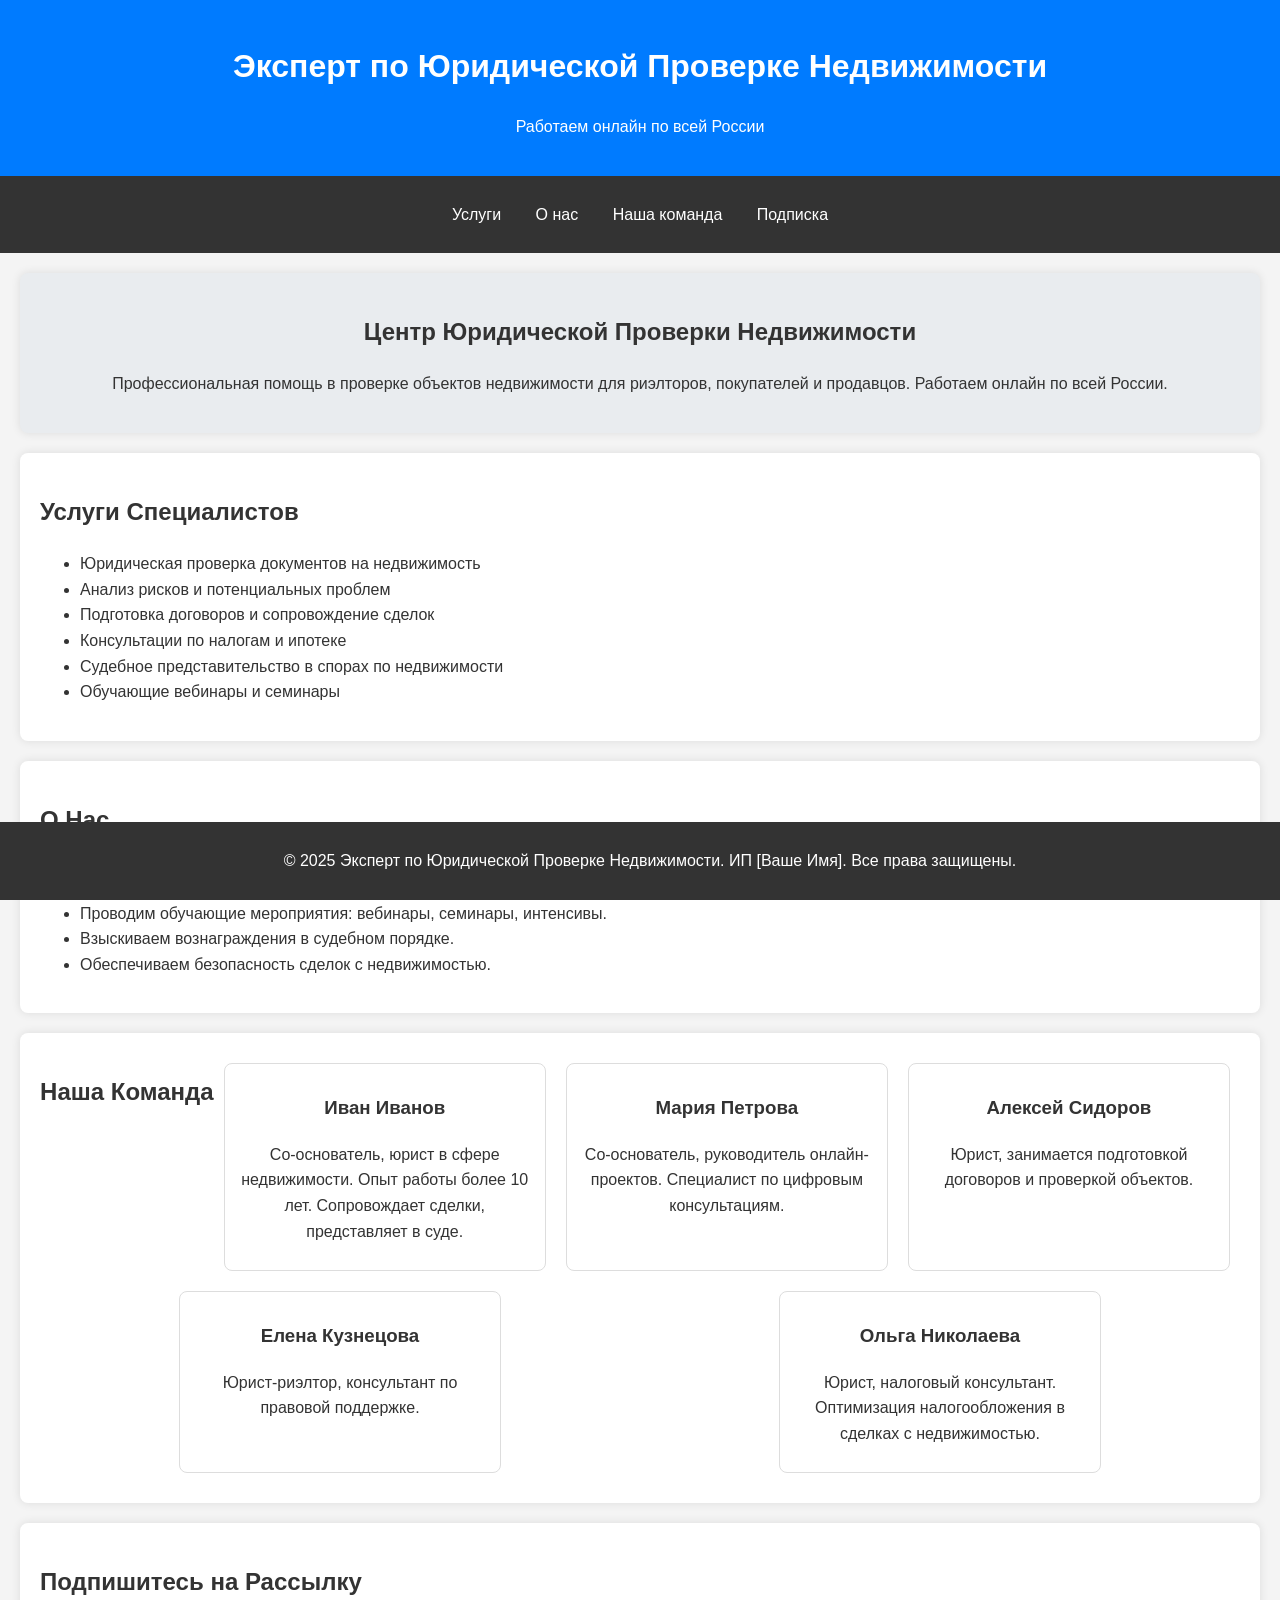
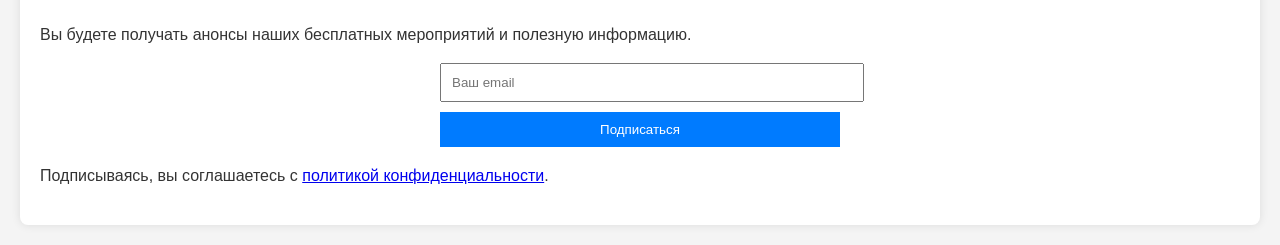
==== index.html @ aafb0fb5 "Update and rename site2.html to index.html" ====
<!DOCTYPE html>
<html lang="ru">
<head>
    <meta charset="UTF-8">
    <meta name="viewport" content="width=device-width, initial-scale=1.0">
    <title>Эксперт по Юридической Проверке Недвижимости</title>
    <style>
        body {
            font-family: Arial, sans-serif;
            margin: 0;
            padding: 0;
            line-height: 1.6;
            color: #333;
            background-color: #f4f4f4;
        }
        header {
            background-color: #007bff;
            color: white;
            padding: 20px;
            text-align: center;
        }
        nav {
            background-color: #333;
            color: white;
            padding: 10px;
            text-align: center;
        }
        nav ul {
            list-style: none;
            padding: 0;
        }
        nav ul li {
            display: inline;
            margin: 0 15px;
        }
        nav ul li a {
            color: white;
            text-decoration: none;
        }
        section {
            padding: 20px;
            margin: 20px auto;
            max-width: 1200px;
            background-color: white;
            border-radius: 8px;
            box-shadow: 0 0 10px rgba(0,0,0,0.1);
        }
        #hero {
            background-color: #e9ecef;
            text-align: center;
        }
        #team {
            display: flex;
            flex-wrap: wrap;
            justify-content: space-around;
        }
        .team-member {
            width: 300px;
            margin: 10px;
            padding: 10px;
            border: 1px solid #ddd;
            border-radius: 8px;
            text-align: center;
        }
        form {
            max-width: 400px;
            margin: 0 auto;
        }
        input[type="email"] {
            width: 100%;
            padding: 10px;
            margin-bottom: 10px;
        }
        button {
            width: 100%;
            padding: 10px;
            background-color: #007bff;
            color: white;
            border: none;
            cursor: pointer;
        }
        footer {
            background-color: #333;
            color: white;
            text-align: center;
            padding: 10px;
            position: fixed;
            width: 100%;
            bottom: 0;
        }
    </style>
</head>
<body>

    <header>
        <h1>Эксперт по Юридической Проверке Недвижимости</h1>
        <p>Работаем онлайн по всей России</p>
    </header>

    <nav>
        <ul>
            <li><a href="#services">Услуги</a></li>
            <li><a href="#about">О нас</a></li>
            <li><a href="#team">Наша команда</a></li>
            <li><a href="#subscribe">Подписка</a></li>
        </ul>
    </nav>

    <section id="hero">
        <h2>Центр Юридической Проверки Недвижимости</h2>
        <p>Профессиональная помощь в проверке объектов недвижимости для риэлторов, покупателей и продавцов. Работаем онлайн по всей России.</p>
    </section>

    <section id="services">
        <h2>Услуги Специалистов</h2>
        <ul>
            <li>Юридическая проверка документов на недвижимость</li>
            <li>Анализ рисков и потенциальных проблем</li>
            <li>Подготовка договоров и сопровождение сделок</li>
            <li>Консультации по налогам и ипотеке</li>
            <li>Судебное представительство в спорах по недвижимости</li>
            <li>Обучающие вебинары и семинары</li>
        </ul>
    </section>

    <section id="about">
        <h2>О Нас</h2>
        <p>Мы - команда экспертов в сфере юридической проверки недвижимости. Работаем онлайн по всей России.</p>
        <ul>
            <li>Проводим обучающие мероприятия: вебинары, семинары, интенсивы.</li>
            <li>Взыскиваем вознаграждения в судебном порядке.</li>
            <li>Обеспечиваем безопасность сделок с недвижимостью.</li>
        </ul>
    </section>

    <section id="team">
        <h2>Наша Команда</h2>
        <div class="team-member">
            <h3>Иван Иванов</h3>
            <p>Со-основатель, юрист в сфере недвижимости. Опыт работы более 10 лет. Сопровождает сделки, представляет в суде.</p>
        </div>
        <div class="team-member">
            <h3>Мария Петрова</h3>
            <p>Со-основатель, руководитель онлайн-проектов. Специалист по цифровым консультациям.</p>
        </div>
        <div class="team-member">
            <h3>Алексей Сидоров</h3>
            <p>Юрист, занимается подготовкой договоров и проверкой объектов.</p>
        </div>
        <div class="team-member">
            <h3>Елена Кузнецова</h3>
            <p>Юрист-риэлтор, консультант по правовой поддержке.</p>
        </div>
        <div class="team-member">
            <h3>Ольга Николаева</h3>
            <p>Юрист, налоговый консультант. Оптимизация налогообложения в сделках с недвижимостью.</p>
        </div>
    </section>

    <section id="subscribe">
        <h2>Подпишитесь на Рассылку</h2>
        <p>Вы будете получать анонсы наших бесплатных мероприятий и полезную информацию.</p>
        <form action="#" method="post">
            <input type="email" name="email" placeholder="Ваш email" required>
            <button type="submit">Подписаться</button>
        </form>
        <p>Подписываясь, вы соглашаетесь с <a href="#">политикой конфиденциальности</a>.</p>
    </section>

    <footer>
        <p>© 2025 Эксперт по Юридической Проверке Недвижимости. ИП [Ваше Имя]. Все права защищены.</p>
    </footer>

</body>

</html>
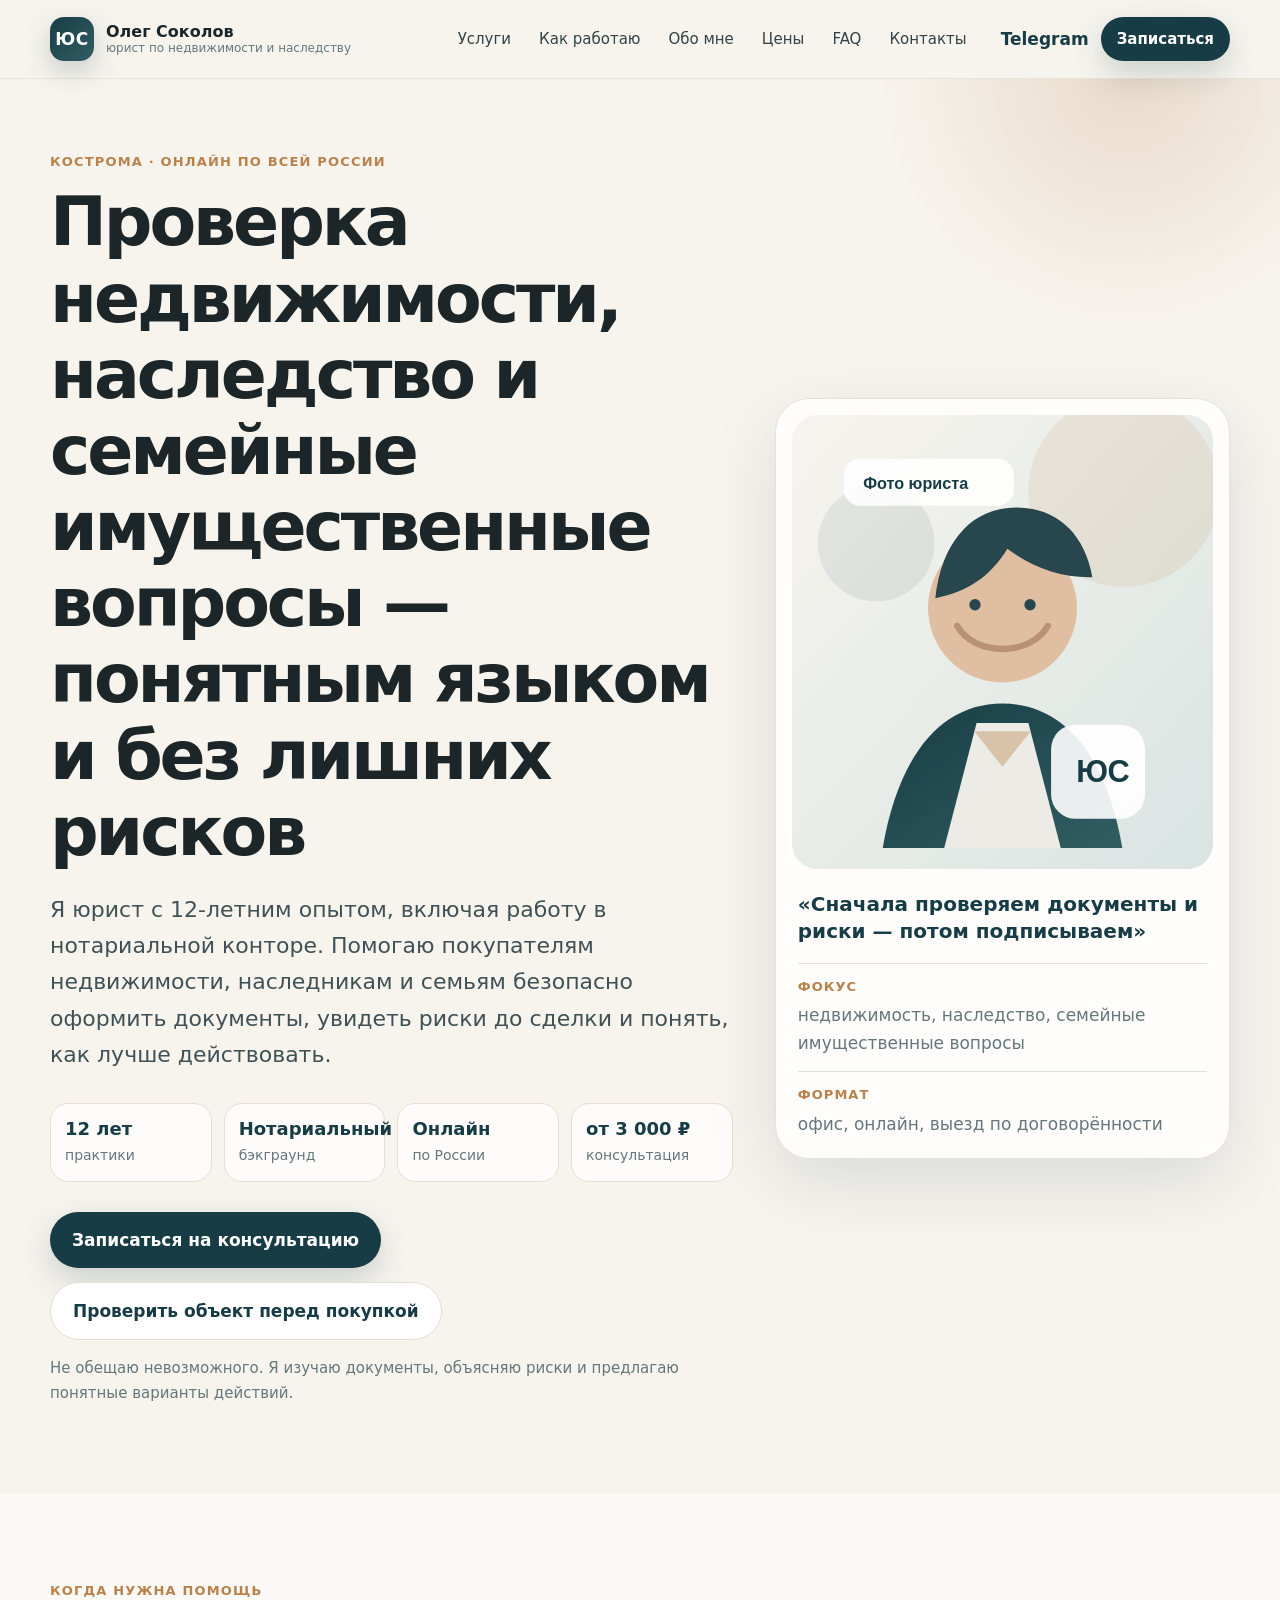
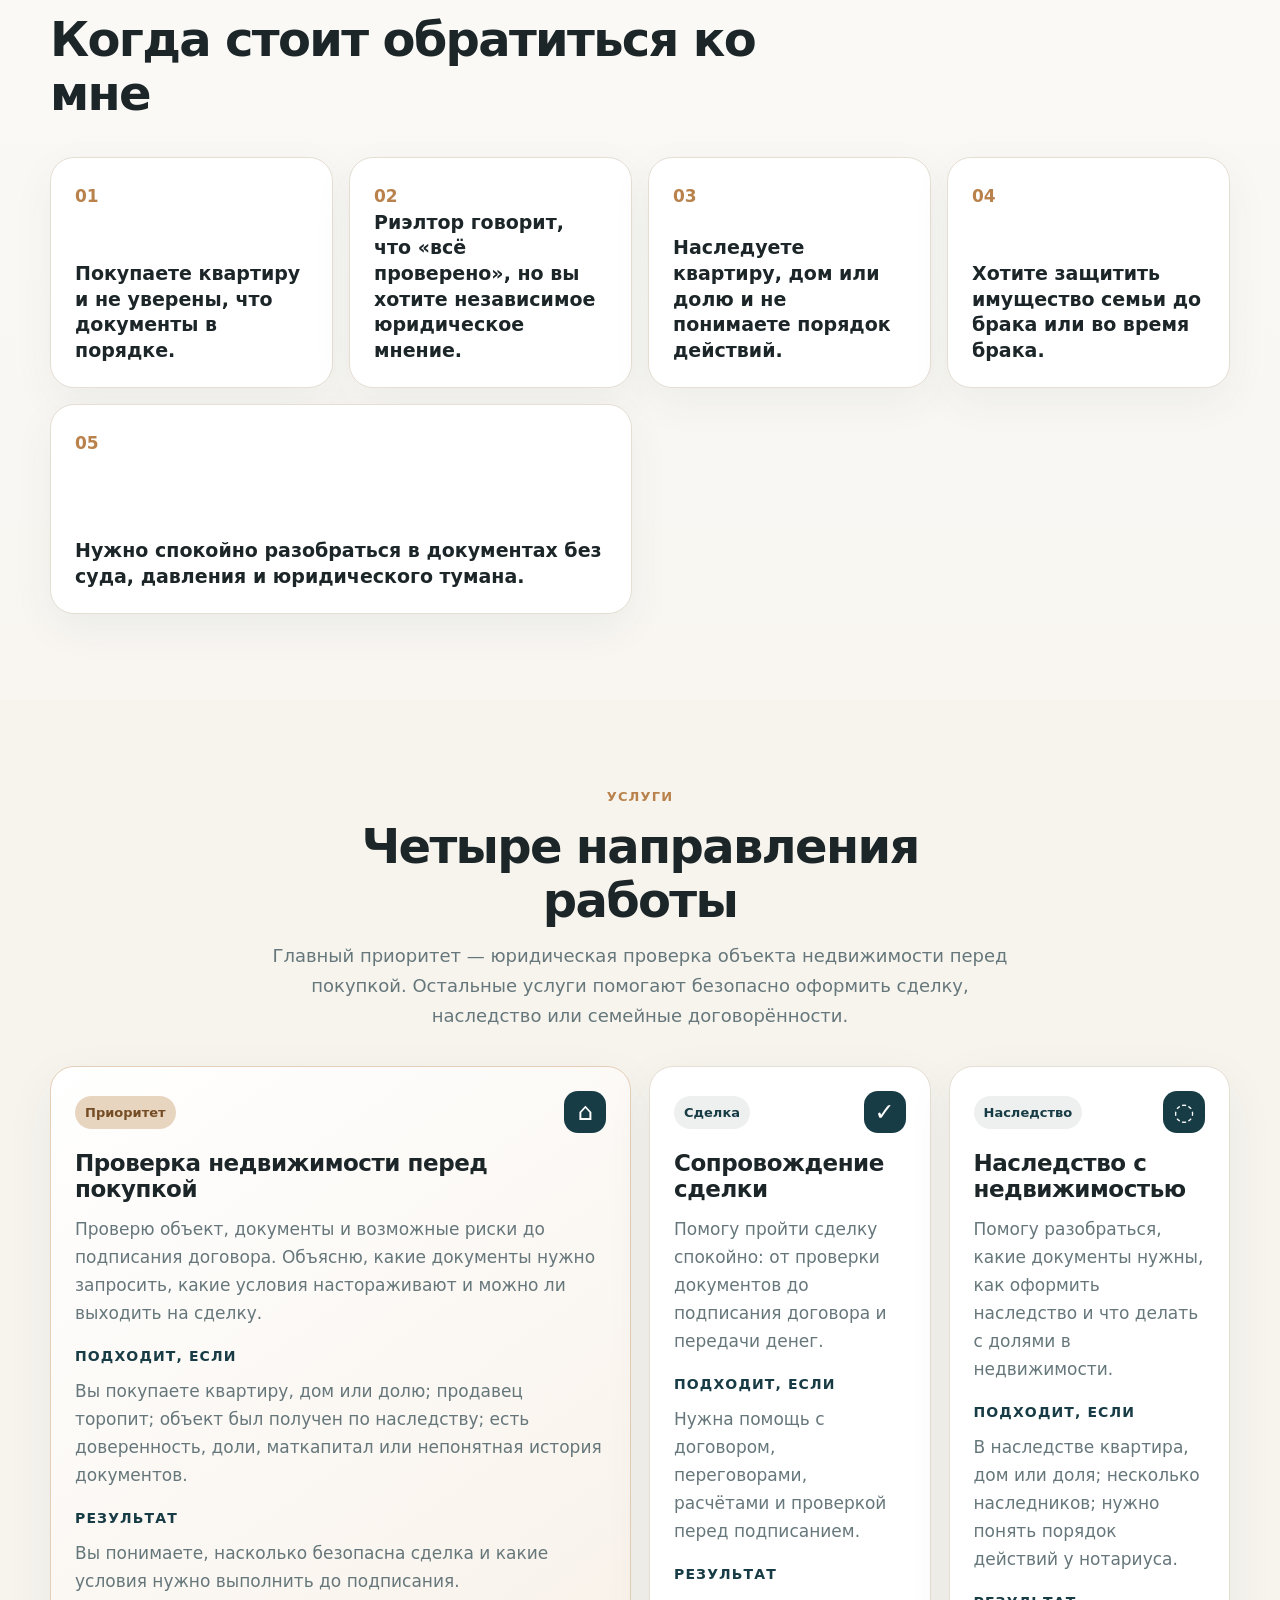
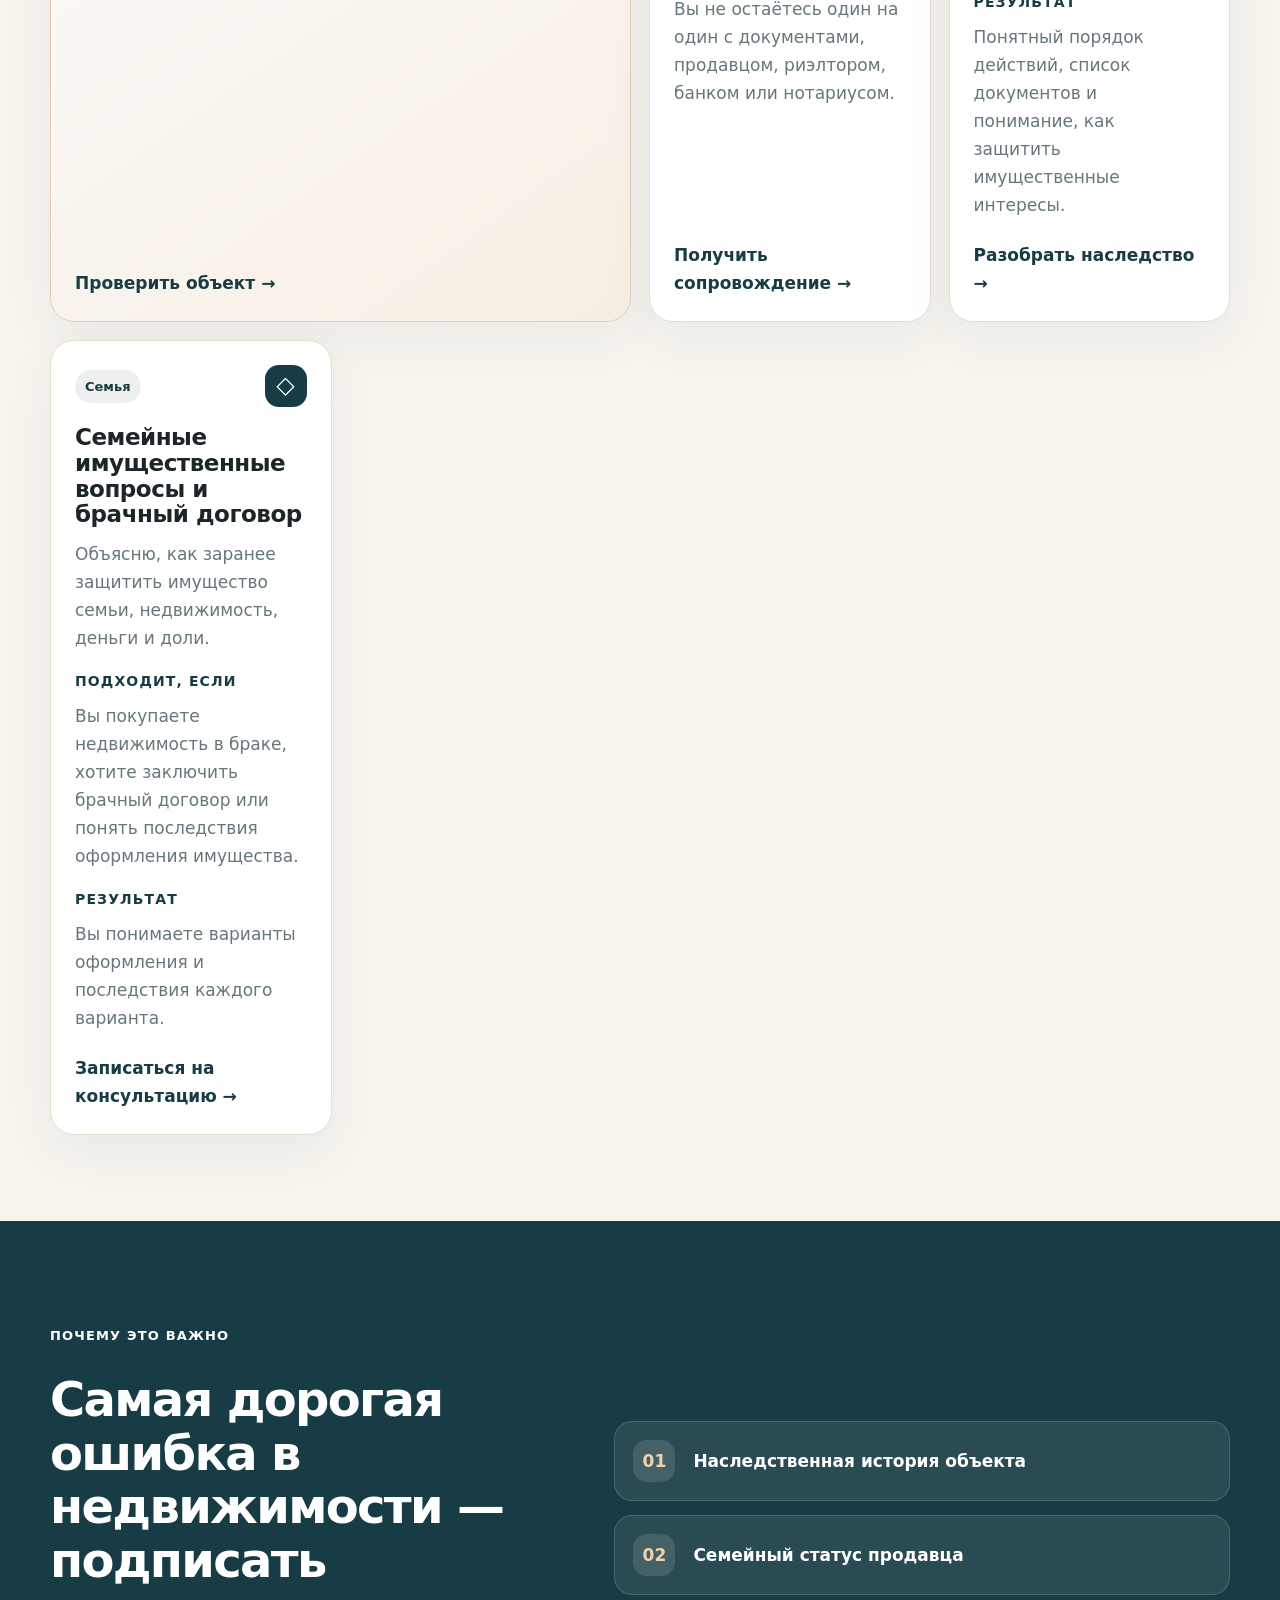
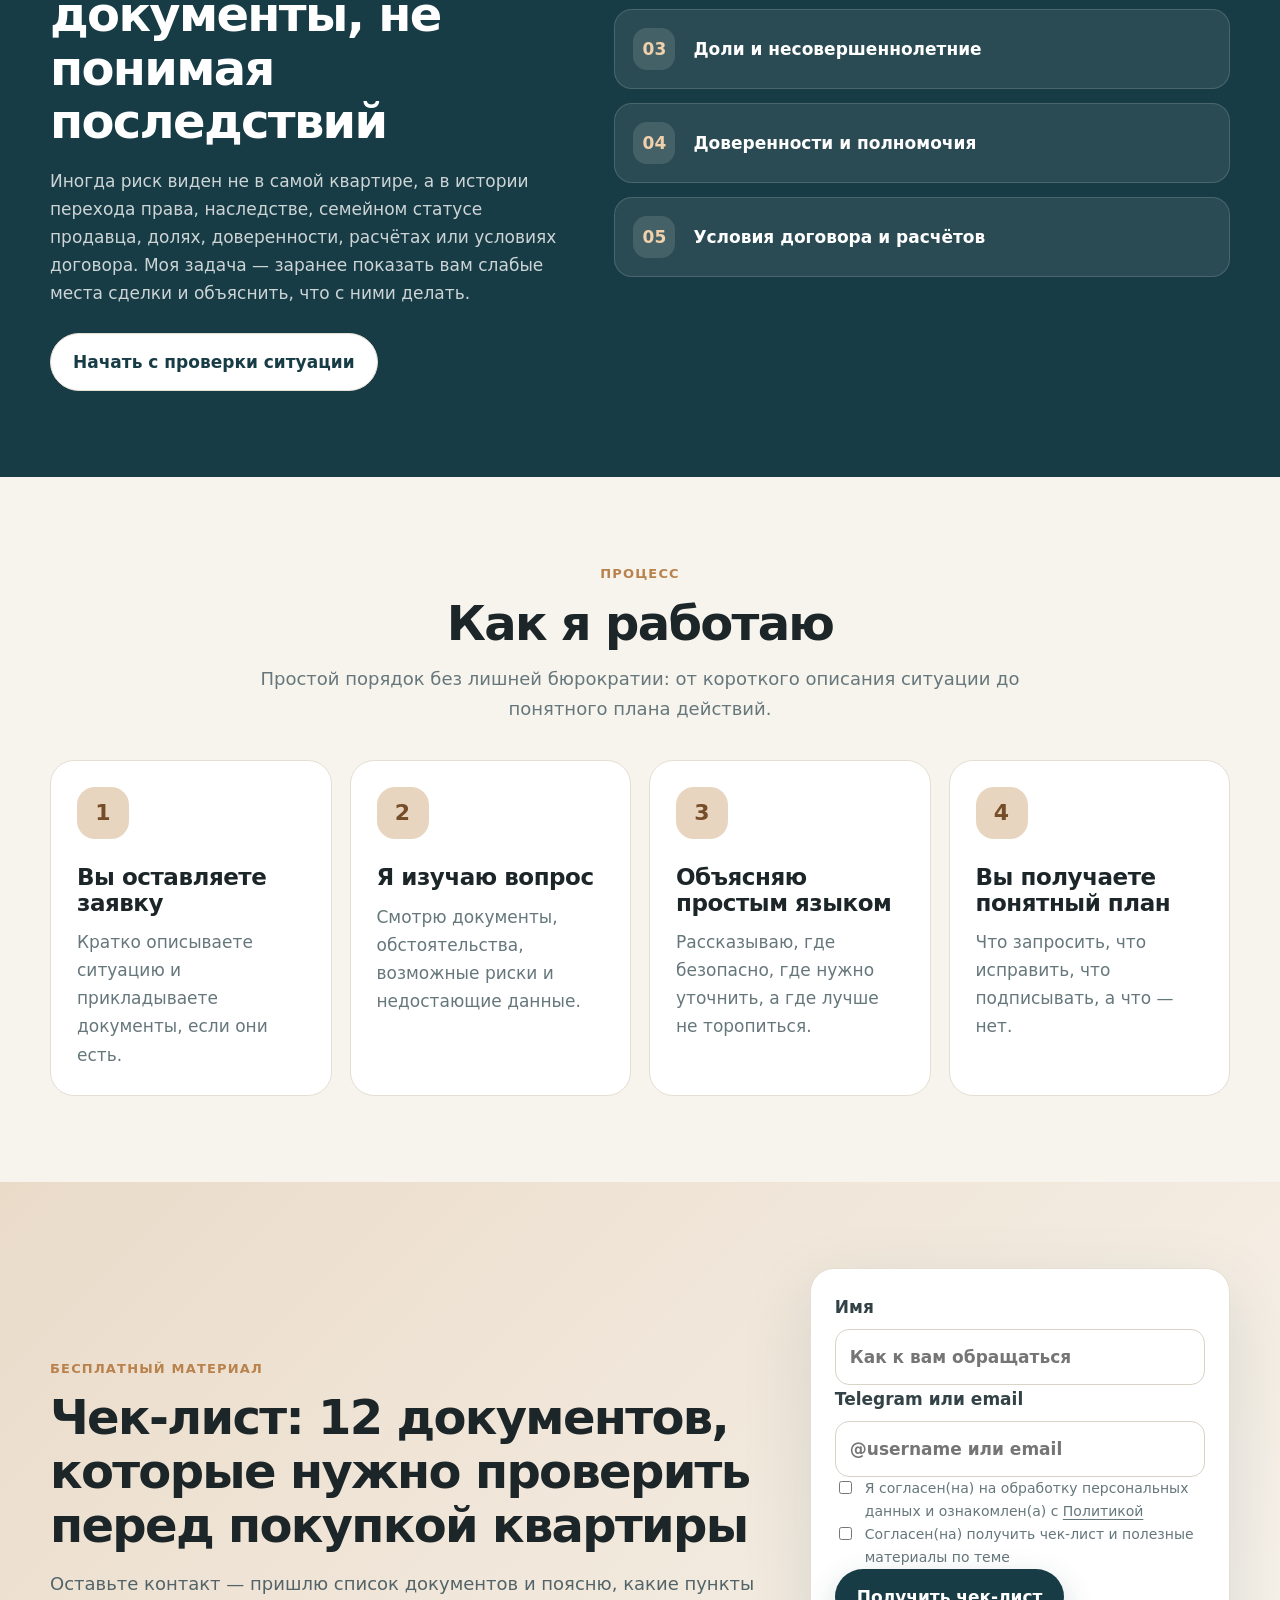
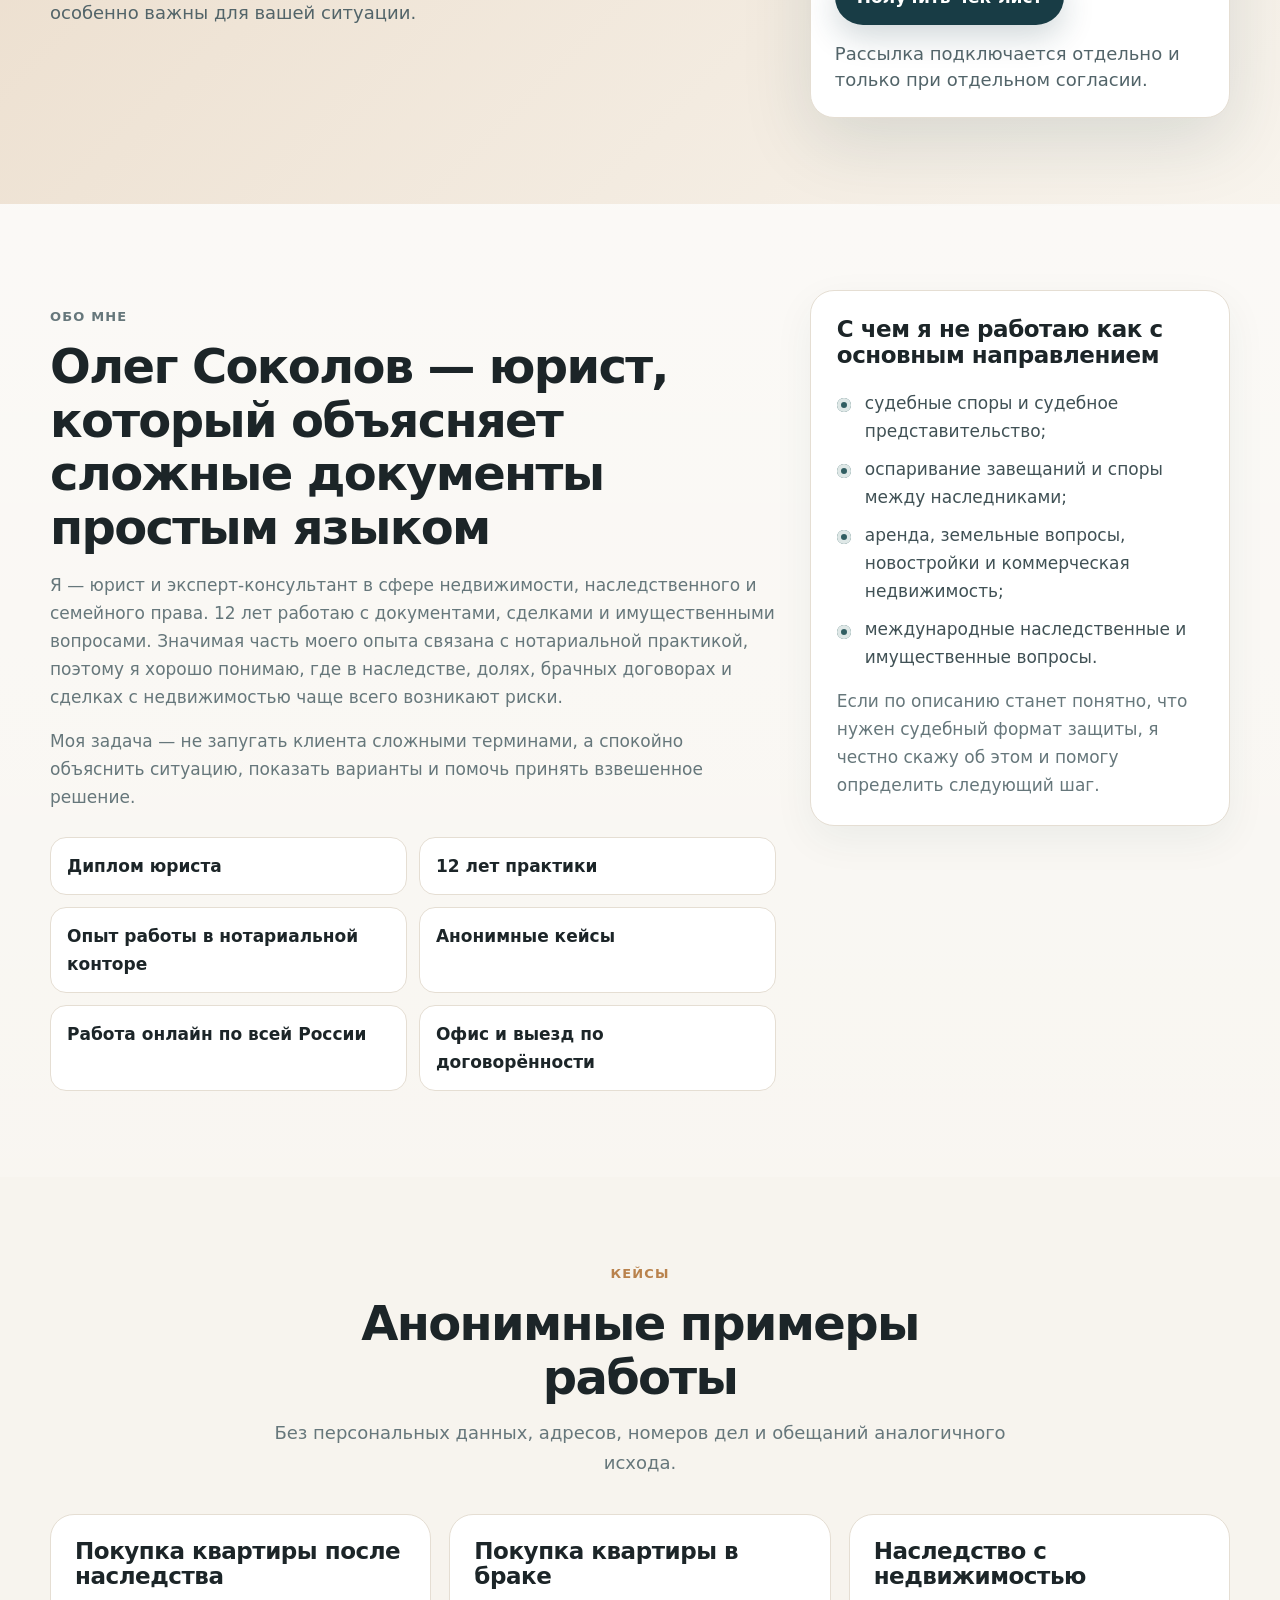
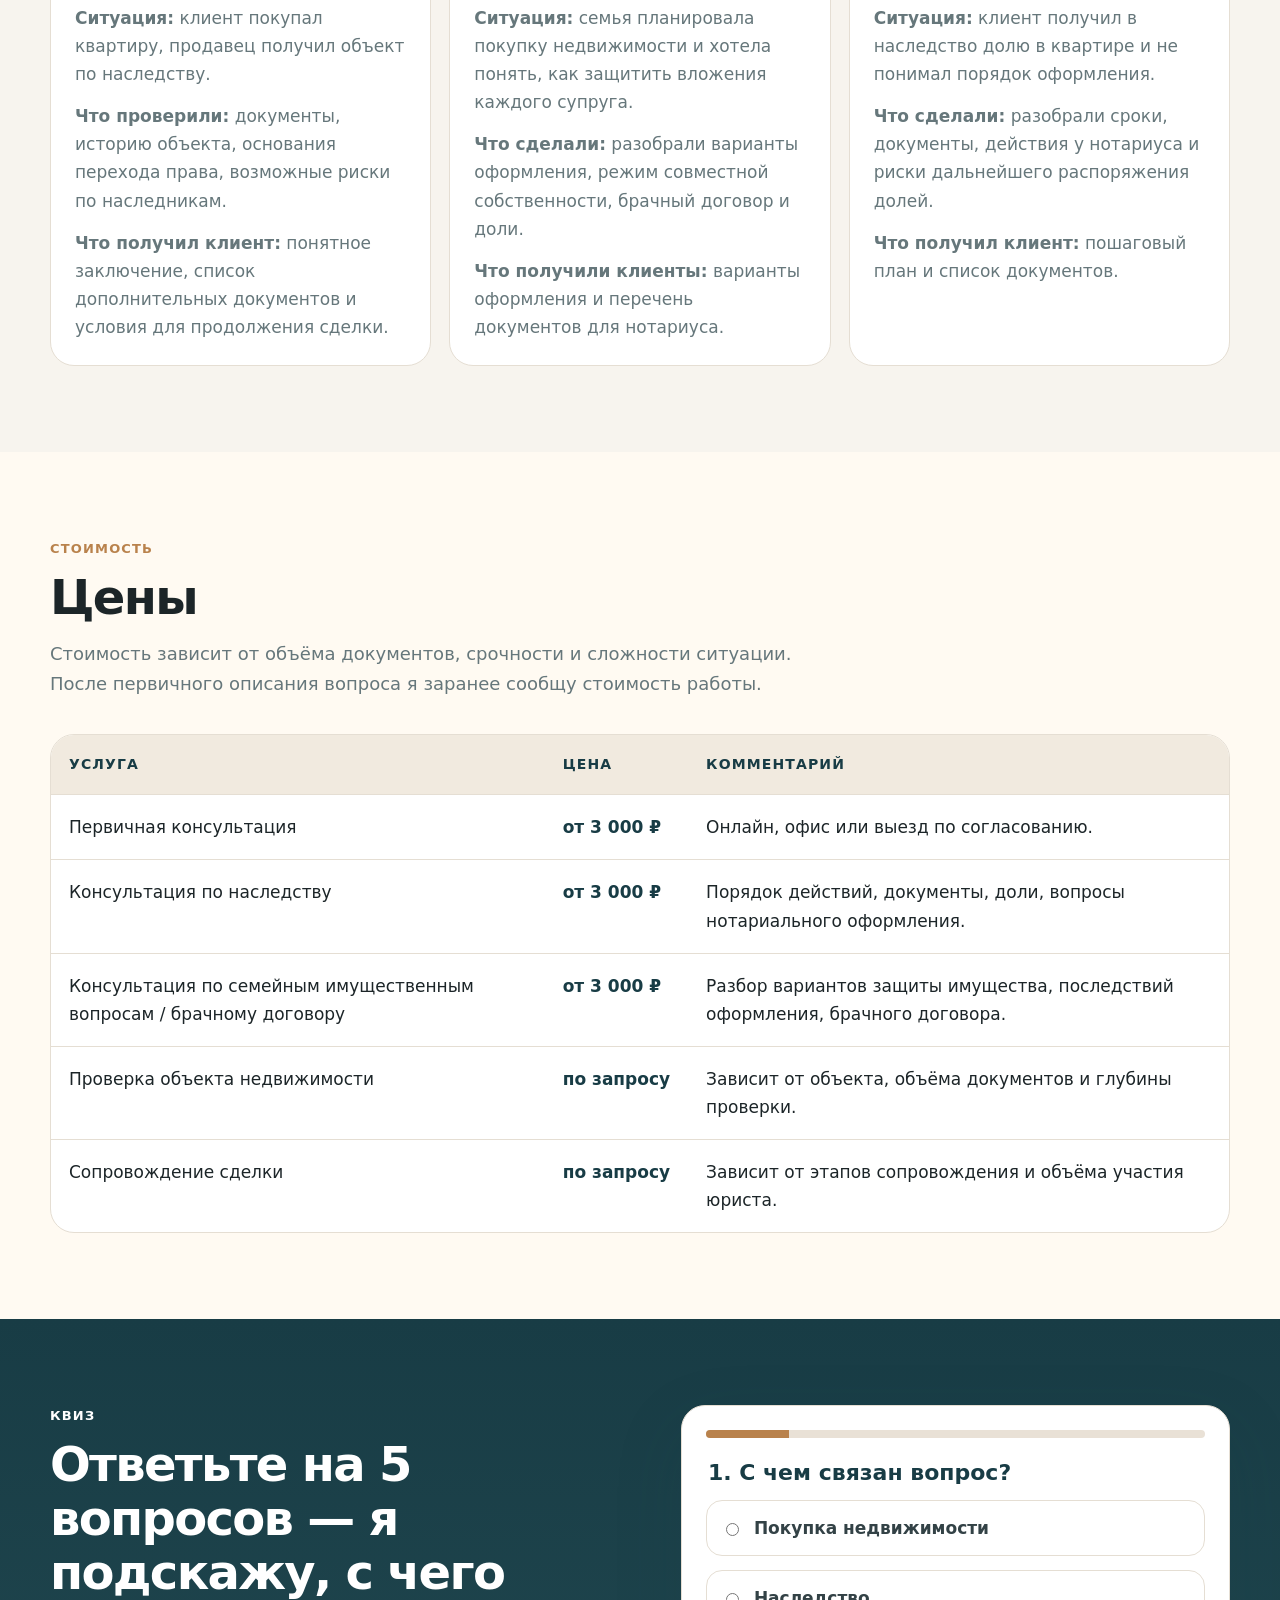
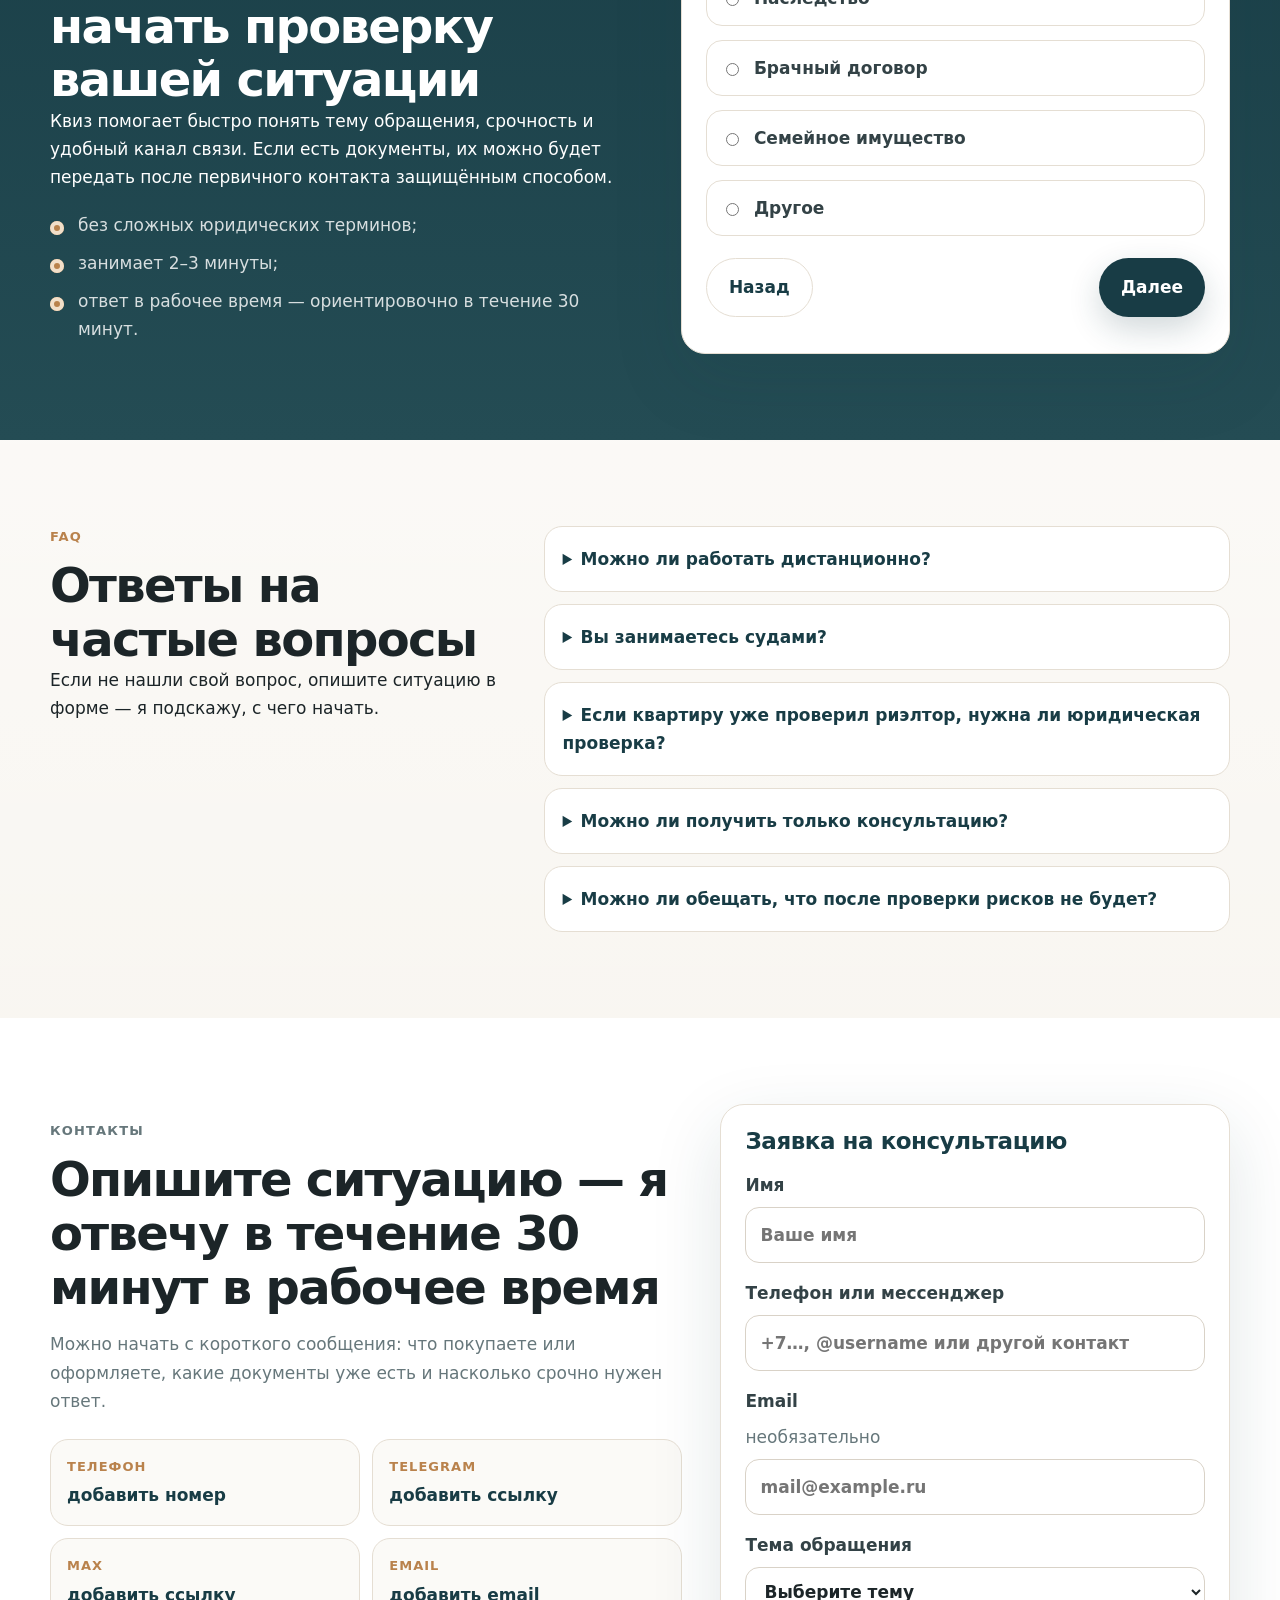
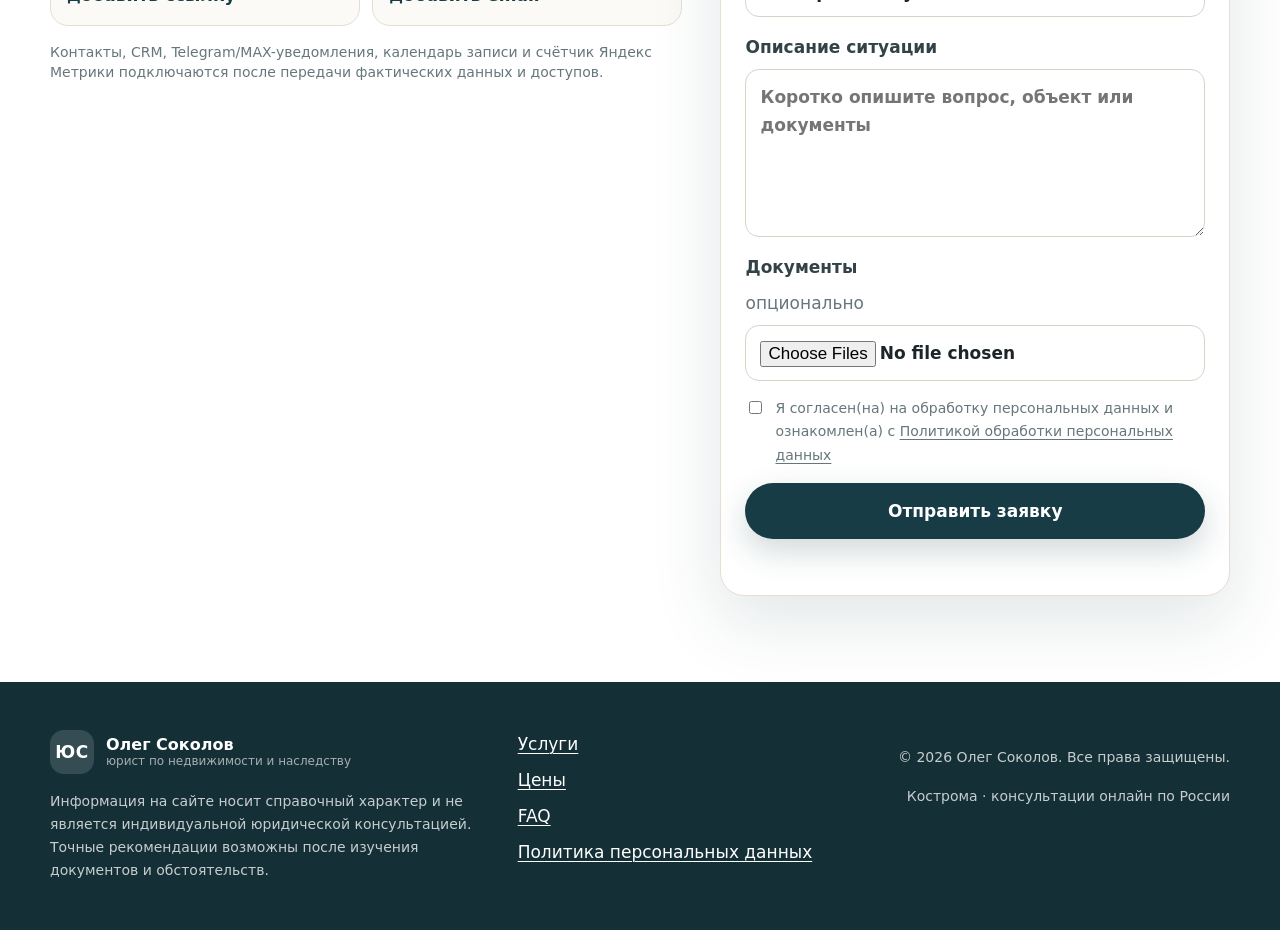
==== commit 16c1282b: "Build legal services landing page" ====
--- a/index.html
+++ b/index.html
@@ -1,176 +1,438 @@
-<!DOCTYPE html>
-<html lang="ru">
-<head>
-    <meta charset="UTF-8">
-    <meta name="viewport" content="width=device-width, initial-scale=1.0">
-    <title>Эксперт по Юридической Проверке Недвижимости</title>
-    <style>
-        body {
-            font-family: Arial, sans-serif;
-            margin: 0;
-            padding: 0;
-            line-height: 1.6;
-            color: #333;
-            background-color: #f4f4f4;
-        }
-        header {
-            background-color: #007bff;
-            color: white;
-            padding: 20px;
-            text-align: center;
-        }
-        nav {
-            background-color: #333;
-            color: white;
-            padding: 10px;
-            text-align: center;
-        }
-        nav ul {
-            list-style: none;
-            padding: 0;
-        }
-        nav ul li {
-            display: inline;
-            margin: 0 15px;
-        }
-        nav ul li a {
-            color: white;
-            text-decoration: none;
-        }
-        section {
-            padding: 20px;
-            margin: 20px auto;
-            max-width: 1200px;
-            background-color: white;
-            border-radius: 8px;
-            box-shadow: 0 0 10px rgba(0,0,0,0.1);
-        }
-        #hero {
-            background-color: #e9ecef;
-            text-align: center;
-        }
-        #team {
-            display: flex;
-            flex-wrap: wrap;
-            justify-content: space-around;
-        }
-        .team-member {
-            width: 300px;
-            margin: 10px;
-            padding: 10px;
-            border: 1px solid #ddd;
-            border-radius: 8px;
-            text-align: center;
-        }
-        form {
-            max-width: 400px;
-            margin: 0 auto;
-        }
-        input[type="email"] {
-            width: 100%;
-            padding: 10px;
-            margin-bottom: 10px;
-        }
-        button {
-            width: 100%;
-            padding: 10px;
-            background-color: #007bff;
-            color: white;
-            border: none;
-            cursor: pointer;
-        }
-        footer {
-            background-color: #333;
-            color: white;
-            text-align: center;
-            padding: 10px;
-            position: fixed;
-            width: 100%;
-            bottom: 0;
-        }
-    </style>
-</head>
-<body>
-
-    <header>
-        <h1>Эксперт по Юридической Проверке Недвижимости</h1>
-        <p>Работаем онлайн по всей России</p>
-    </header>
-
-    <nav>
-        <ul>
-            <li><a href="#services">Услуги</a></li>
-            <li><a href="#about">О нас</a></li>
-            <li><a href="#team">Наша команда</a></li>
-            <li><a href="#subscribe">Подписка</a></li>
-        </ul>
-    </nav>
-
-    <section id="hero">
-        <h2>Центр Юридической Проверки Недвижимости</h2>
-        <p>Профессиональная помощь в проверке объектов недвижимости для риэлторов, покупателей и продавцов. Работаем онлайн по всей России.</p>
-    </section>
-
-    <section id="services">
-        <h2>Услуги Специалистов</h2>
-        <ul>
-            <li>Юридическая проверка документов на недвижимость</li>
-            <li>Анализ рисков и потенциальных проблем</li>
-            <li>Подготовка договоров и сопровождение сделок</li>
-            <li>Консультации по налогам и ипотеке</li>
-            <li>Судебное представительство в спорах по недвижимости</li>
-            <li>Обучающие вебинары и семинары</li>
-        </ul>
-    </section>
-
-    <section id="about">
-        <h2>О Нас</h2>
-        <p>Мы - команда экспертов в сфере юридической проверки недвижимости. Работаем онлайн по всей России.</p>
-        <ul>
-            <li>Проводим обучающие мероприятия: вебинары, семинары, интенсивы.</li>
-            <li>Взыскиваем вознаграждения в судебном порядке.</li>
-            <li>Обеспечиваем безопасность сделок с недвижимостью.</li>
-        </ul>
-    </section>
-
-    <section id="team">
-        <h2>Наша Команда</h2>
-        <div class="team-member">
-            <h3>Иван Иванов</h3>
-            <p>Со-основатель, юрист в сфере недвижимости. Опыт работы более 10 лет. Сопровождает сделки, представляет в суде.</p>
-        </div>
-        <div class="team-member">
-            <h3>Мария Петрова</h3>
-            <p>Со-основатель, руководитель онлайн-проектов. Специалист по цифровым консультациям.</p>
-        </div>
-        <div class="team-member">
-            <h3>Алексей Сидоров</h3>
-            <p>Юрист, занимается подготовкой договоров и проверкой объектов.</p>
-        </div>
-        <div class="team-member">
-            <h3>Елена Кузнецова</h3>
-            <p>Юрист-риэлтор, консультант по правовой поддержке.</p>
-        </div>
-        <div class="team-member">
-            <h3>Ольга Николаева</h3>
-            <p>Юрист, налоговый консультант. Оптимизация налогообложения в сделках с недвижимостью.</p>
-        </div>
-    </section>
-
-    <section id="subscribe">
-        <h2>Подпишитесь на Рассылку</h2>
-        <p>Вы будете получать анонсы наших бесплатных мероприятий и полезную информацию.</p>
-        <form action="#" method="post">
-            <input type="email" name="email" placeholder="Ваш email" required>
-            <button type="submit">Подписаться</button>
-        </form>
-        <p>Подписываясь, вы соглашаетесь с <a href="#">политикой конфиденциальности</a>.</p>
-    </section>
-
-    <footer>
-        <p>© 2025 Эксперт по Юридической Проверке Недвижимости. ИП [Ваше Имя]. Все права защищены.</p>
-    </footer>
-
-</body>
-
-</html>
+<!doctype html>
+<html lang="ru">
+<head>
+  <meta charset="utf-8">
+  <meta name="viewport" content="width=device-width, initial-scale=1">
+  <title>Юрист по недвижимости и наследству в Костроме — проверка квартиры, сопровождение сделки, консультации онлайн</title>
+  <meta name="description" content="Юрист с 12-летним опытом и опытом работы в нотариальной конторе. Проверка недвижимости перед покупкой, сопровождение сделок, консультации по наследству, брачным договорам и семейным имущественным вопросам. Онлайн по всей России.">
+  <meta name="robots" content="index, follow">
+  <link rel="canonical" href="https://uristsokolov.ru/">
+  <link rel="icon" href="/assets/favicon.svg" type="image/svg+xml">
+  <link rel="preload" href="/styles.css" as="style">
+  <link rel="stylesheet" href="/styles.css">
+  <meta name="theme-color" content="#183c45">
+  <meta property="og:type" content="website">
+  <meta property="og:locale" content="ru_RU">
+  <meta property="og:title" content="Юрист по недвижимости и наследству в Костроме">
+  <meta property="og:description" content="Проверю документы, объясню риски простым языком и помогу выбрать безопасный порядок действий до сделки.">
+  <meta property="og:url" content="https://uristsokolov.ru/">
+  <meta property="og:image" content="https://uristsokolov.ru/assets/social-preview.svg">
+  <script type="application/ld+json">
+  {
+    "@context": "https://schema.org",
+    "@type": "LegalService",
+    "name": "Олег Соколов — юрист по недвижимости и наследству",
+    "url": "https://uristsokolov.ru/",
+    "areaServed": ["Кострома", "Россия"],
+    "priceRange": "от 3000 RUB",
+    "description": "Проверка недвижимости перед покупкой, сопровождение сделок, консультации по наследству, брачным договорам и семейным имущественным вопросам.",
+    "address": {
+      "@type": "PostalAddress",
+      "addressLocality": "Кострома",
+      "addressCountry": "RU"
+    }
+  }
+  </script>
+</head>
+<body>
+  <a class="skip-link" href="#main">Перейти к содержанию</a>
+
+  <header class="site-header" data-header>
+    <div class="container header__inner">
+      <a class="brand" href="#top" aria-label="На главную">
+        <span class="brand__mark">ЮС</span>
+        <span class="brand__text"><strong>Олег Соколов</strong><small>юрист по недвижимости и наследству</small></span>
+      </a>
+      <button class="nav-toggle" type="button" aria-label="Открыть меню" aria-expanded="false" data-nav-toggle>
+        <span></span><span></span><span></span>
+      </button>
+      <nav class="main-nav" aria-label="Основная навигация" data-nav>
+        <a href="#services">Услуги</a>
+        <a href="#process">Как работаю</a>
+        <a href="#about">Обо мне</a>
+        <a href="#prices">Цены</a>
+        <a href="#faq">FAQ</a>
+        <a href="#contacts">Контакты</a>
+      </nav>
+      <div class="header-actions">
+        <a class="text-link" href="#contacts" data-goal="click_telegram">Telegram</a>
+        <a class="btn btn--small" href="#consultation">Записаться</a>
+      </div>
+    </div>
+  </header>
+
+  <main id="main">
+    <section class="hero section" id="top">
+      <div class="container hero__grid">
+        <div class="hero__content">
+          <p class="eyebrow">Кострома · онлайн по всей России</p>
+          <h1>Проверка недвижимости, наследство и семейные имущественные вопросы — понятным языком и без лишних рисков</h1>
+          <p class="hero__lead">Я юрист с 12-летним опытом, включая работу в нотариальной конторе. Помогаю покупателям недвижимости, наследникам и семьям безопасно оформить документы, увидеть риски до сделки и понять, как лучше действовать.</p>
+          <ul class="facts" aria-label="Ключевые факты">
+            <li><strong>12 лет</strong><span>практики</span></li>
+            <li><strong>Нотариальный</strong><span>бэкграунд</span></li>
+            <li><strong>Онлайн</strong><span>по России</span></li>
+            <li><strong>от 3 000 ₽</strong><span>консультация</span></li>
+          </ul>
+          <div class="hero__cta">
+            <a class="btn" href="#consultation">Записаться на консультацию</a>
+            <a class="btn btn--secondary" href="#quiz">Проверить объект перед покупкой</a>
+          </div>
+          <p class="hero__note">Не обещаю невозможного. Я изучаю документы, объясняю риски и предлагаю понятные варианты действий.</p>
+        </div>
+        <aside class="hero-card" aria-label="Профиль специалиста">
+          <div class="portrait" role="img" aria-label="Место для делового фото юриста">
+            <img src="/assets/portrait-placeholder.svg" width="520" height="560" alt="Олег Соколов, юрист по недвижимости и наследству" loading="eager">
+          </div>
+          <div class="hero-card__body">
+            <p class="quote">«Сначала проверяем документы и риски — потом подписываем»</p>
+            <dl class="mini-stats">
+              <div><dt>Фокус</dt><dd>недвижимость, наследство, семейные имущественные вопросы</dd></div>
+              <div><dt>Формат</dt><dd>офис, онлайн, выезд по договорённости</dd></div>
+            </dl>
+          </div>
+        </aside>
+      </div>
+    </section>
+
+    <section class="section section--soft" id="situations">
+      <div class="container">
+        <div class="section-head">
+          <p class="eyebrow">Когда нужна помощь</p>
+          <h2>Когда стоит обратиться ко мне</h2>
+        </div>
+        <div class="situations-grid">
+          <article class="situation-card"><span>01</span><p>Покупаете квартиру и не уверены, что документы в порядке.</p></article>
+          <article class="situation-card"><span>02</span><p>Риэлтор говорит, что «всё проверено», но вы хотите независимое юридическое мнение.</p></article>
+          <article class="situation-card"><span>03</span><p>Наследуете квартиру, дом или долю и не понимаете порядок действий.</p></article>
+          <article class="situation-card"><span>04</span><p>Хотите защитить имущество семьи до брака или во время брака.</p></article>
+          <article class="situation-card situation-card--wide"><span>05</span><p>Нужно спокойно разобраться в документах без суда, давления и юридического тумана.</p></article>
+        </div>
+      </div>
+    </section>
+
+    <section class="section" id="services">
+      <div class="container">
+        <div class="section-head section-head--center">
+          <p class="eyebrow">Услуги</p>
+          <h2>Четыре направления работы</h2>
+          <p>Главный приоритет — юридическая проверка объекта недвижимости перед покупкой. Остальные услуги помогают безопасно оформить сделку, наследство или семейные договорённости.</p>
+        </div>
+        <div class="services-grid">
+          <article class="service-card service-card--primary">
+            <div class="service-card__top"><span class="badge">Приоритет</span><span class="service-card__icon">⌂</span></div>
+            <h3>Проверка недвижимости перед покупкой</h3>
+            <p>Проверю объект, документы и возможные риски до подписания договора. Объясню, какие документы нужно запросить, какие условия настораживают и можно ли выходить на сделку.</p>
+            <h4>Подходит, если</h4>
+            <p>Вы покупаете квартиру, дом или долю; продавец торопит; объект был получен по наследству; есть доверенность, доли, маткапитал или непонятная история документов.</p>
+            <h4>Результат</h4>
+            <p>Вы понимаете, насколько безопасна сделка и какие условия нужно выполнить до подписания.</p>
+            <a class="card-link" href="#quiz">Проверить объект</a>
+          </article>
+          <article class="service-card">
+            <div class="service-card__top"><span class="badge badge--muted">Сделка</span><span class="service-card__icon">✓</span></div>
+            <h3>Сопровождение сделки</h3>
+            <p>Помогу пройти сделку спокойно: от проверки документов до подписания договора и передачи денег.</p>
+            <h4>Подходит, если</h4>
+            <p>Нужна помощь с договором, переговорами, расчётами и проверкой перед подписанием.</p>
+            <h4>Результат</h4>
+            <p>Вы не остаётесь один на один с документами, продавцом, риэлтором, банком или нотариусом.</p>
+            <a class="card-link" href="#consultation">Получить сопровождение</a>
+          </article>
+          <article class="service-card">
+            <div class="service-card__top"><span class="badge badge--muted">Наследство</span><span class="service-card__icon">◌</span></div>
+            <h3>Наследство с недвижимостью</h3>
+            <p>Помогу разобраться, какие документы нужны, как оформить наследство и что делать с долями в недвижимости.</p>
+            <h4>Подходит, если</h4>
+            <p>В наследстве квартира, дом или доля; несколько наследников; нужно понять порядок действий у нотариуса.</p>
+            <h4>Результат</h4>
+            <p>Понятный порядок действий, список документов и понимание, как защитить имущественные интересы.</p>
+            <a class="card-link" href="#consultation">Разобрать наследство</a>
+          </article>
+          <article class="service-card">
+            <div class="service-card__top"><span class="badge badge--muted">Семья</span><span class="service-card__icon">◇</span></div>
+            <h3>Семейные имущественные вопросы и брачный договор</h3>
+            <p>Объясню, как заранее защитить имущество семьи, недвижимость, деньги и доли.</p>
+            <h4>Подходит, если</h4>
+            <p>Вы покупаете недвижимость в браке, хотите заключить брачный договор или понять последствия оформления имущества.</p>
+            <h4>Результат</h4>
+            <p>Вы понимаете варианты оформления и последствия каждого варианта.</p>
+            <a class="card-link" href="#consultation">Записаться на консультацию</a>
+          </article>
+        </div>
+      </div>
+    </section>
+
+    <section class="section risk" id="risk">
+      <div class="container risk__grid">
+        <div>
+          <p class="eyebrow">Почему это важно</p>
+          <h2>Самая дорогая ошибка в недвижимости — подписать документы, не понимая последствий</h2>
+          <p>Иногда риск виден не в самой квартире, а в истории перехода права, наследстве, семейном статусе продавца, долях, доверенности, расчётах или условиях договора. Моя задача — заранее показать вам слабые места сделки и объяснить, что с ними делать.</p>
+          <a class="btn btn--secondary" href="#quiz">Начать с проверки ситуации</a>
+        </div>
+        <div class="risk-list" aria-label="Риски сделки">
+          <article><span>01</span><strong>Наследственная история объекта</strong></article>
+          <article><span>02</span><strong>Семейный статус продавца</strong></article>
+          <article><span>03</span><strong>Доли и несовершеннолетние</strong></article>
+          <article><span>04</span><strong>Доверенности и полномочия</strong></article>
+          <article><span>05</span><strong>Условия договора и расчётов</strong></article>
+        </div>
+      </div>
+    </section>
+
+    <section class="section" id="process">
+      <div class="container">
+        <div class="section-head section-head--center">
+          <p class="eyebrow">Процесс</p>
+          <h2>Как я работаю</h2>
+          <p>Простой порядок без лишней бюрократии: от короткого описания ситуации до понятного плана действий.</p>
+        </div>
+        <ol class="steps">
+          <li><span>1</span><h3>Вы оставляете заявку</h3><p>Кратко описываете ситуацию и прикладываете документы, если они есть.</p></li>
+          <li><span>2</span><h3>Я изучаю вопрос</h3><p>Смотрю документы, обстоятельства, возможные риски и недостающие данные.</p></li>
+          <li><span>3</span><h3>Объясняю простым языком</h3><p>Рассказываю, где безопасно, где нужно уточнить, а где лучше не торопиться.</p></li>
+          <li><span>4</span><h3>Вы получаете понятный план</h3><p>Что запросить, что исправить, что подписывать, а что — нет.</p></li>
+        </ol>
+      </div>
+    </section>
+
+    <section class="section lead-magnet" id="checklist">
+      <div class="container lead-magnet__grid">
+        <div>
+          <p class="eyebrow">Бесплатный материал</p>
+          <h2>Чек-лист: 12 документов, которые нужно проверить перед покупкой квартиры</h2>
+          <p>Оставьте контакт — пришлю список документов и поясню, какие пункты особенно важны для вашей ситуации.</p>
+        </div>
+        <form class="mini-form js-lead-form" data-form-name="lead-magnet" novalidate>
+          <label>Имя<input type="text" name="name" autocomplete="name" placeholder="Как к вам обращаться" required></label>
+          <label>Telegram или email<input type="text" name="contact" autocomplete="email" placeholder="@username или email" required></label>
+          <label class="checkbox"><input type="checkbox" name="privacy" required><span>Я согласен(на) на обработку персональных данных и ознакомлен(а) с <a href="/privacy/">Политикой</a></span></label>
+          <label class="checkbox"><input type="checkbox" name="marketing"><span>Согласен(на) получить чек-лист и полезные материалы по теме</span></label>
+          <button class="btn" type="submit">Получить чек-лист</button>
+          <p class="form-note">Рассылка подключается отдельно и только при отдельном согласии.</p>
+        </form>
+      </div>
+    </section>
+
+    <section class="section section--soft" id="about">
+      <div class="container about__grid">
+        <div>
+          <p class="eyebrow">Обо мне</p>
+          <h2>Олег Соколов — юрист, который объясняет сложные документы простым языком</h2>
+          <p>Я — юрист и эксперт-консультант в сфере недвижимости, наследственного и семейного права. 12 лет работаю с документами, сделками и имущественными вопросами. Значимая часть моего опыта связана с нотариальной практикой, поэтому я хорошо понимаю, где в наследстве, долях, брачных договорах и сделках с недвижимостью чаще всего возникают риски.</p>
+          <p>Моя задача — не запугать клиента сложными терминами, а спокойно объяснить ситуацию, показать варианты и помочь принять взвешенное решение.</p>
+          <div class="trust-grid">
+            <span>Диплом юриста</span>
+            <span>12 лет практики</span>
+            <span>Опыт работы в нотариальной конторе</span>
+            <span>Анонимные кейсы</span>
+            <span>Работа онлайн по всей России</span>
+            <span>Офис и выезд по договорённости</span>
+          </div>
+        </div>
+        <aside class="about-card">
+          <h3>С чем я не работаю как с основным направлением</h3>
+          <ul class="check-list check-list--muted">
+            <li>судебные споры и судебное представительство;</li>
+            <li>оспаривание завещаний и споры между наследниками;</li>
+            <li>аренда, земельные вопросы, новостройки и коммерческая недвижимость;</li>
+            <li>международные наследственные и имущественные вопросы.</li>
+          </ul>
+          <p>Если по описанию станет понятно, что нужен судебный формат защиты, я честно скажу об этом и помогу определить следующий шаг.</p>
+        </aside>
+      </div>
+    </section>
+
+    <section class="section" id="cases">
+      <div class="container">
+        <div class="section-head section-head--center">
+          <p class="eyebrow">Кейсы</p>
+          <h2>Анонимные примеры работы</h2>
+          <p>Без персональных данных, адресов, номеров дел и обещаний аналогичного исхода.</p>
+        </div>
+        <div class="cases-grid">
+          <article class="case-card"><h3>Покупка квартиры после наследства</h3><p><strong>Ситуация:</strong> клиент покупал квартиру, продавец получил объект по наследству.</p><p><strong>Что проверили:</strong> документы, историю объекта, основания перехода права, возможные риски по наследникам.</p><p><strong>Что получил клиент:</strong> понятное заключение, список дополнительных документов и условия для продолжения сделки.</p></article>
+          <article class="case-card"><h3>Покупка квартиры в браке</h3><p><strong>Ситуация:</strong> семья планировала покупку недвижимости и хотела понять, как защитить вложения каждого супруга.</p><p><strong>Что сделали:</strong> разобрали варианты оформления, режим совместной собственности, брачный договор и доли.</p><p><strong>Что получили клиенты:</strong> варианты оформления и перечень документов для нотариуса.</p></article>
+          <article class="case-card"><h3>Наследство с недвижимостью</h3><p><strong>Ситуация:</strong> клиент получил в наследство долю в квартире и не понимал порядок оформления.</p><p><strong>Что сделали:</strong> разобрали сроки, документы, действия у нотариуса и риски дальнейшего распоряжения долей.</p><p><strong>Что получил клиент:</strong> пошаговый план и список документов.</p></article>
+        </div>
+      </div>
+    </section>
+
+    <section class="section prices" id="prices">
+      <div class="container">
+        <div class="section-head">
+          <p class="eyebrow">Стоимость</p>
+          <h2>Цены</h2>
+          <p>Стоимость зависит от объёма документов, срочности и сложности ситуации. После первичного описания вопроса я заранее сообщу стоимость работы.</p>
+        </div>
+        <div class="table-wrap" role="region" aria-label="Стоимость услуг" tabindex="0">
+          <table>
+            <thead><tr><th>Услуга</th><th>Цена</th><th>Комментарий</th></tr></thead>
+            <tbody>
+              <tr><td>Первичная консультация</td><td>от 3 000 ₽</td><td>Онлайн, офис или выезд по согласованию.</td></tr>
+              <tr><td>Консультация по наследству</td><td>от 3 000 ₽</td><td>Порядок действий, документы, доли, вопросы нотариального оформления.</td></tr>
+              <tr><td>Консультация по семейным имущественным вопросам / брачному договору</td><td>от 3 000 ₽</td><td>Разбор вариантов защиты имущества, последствий оформления, брачного договора.</td></tr>
+              <tr><td>Проверка объекта недвижимости</td><td>по запросу</td><td>Зависит от объекта, объёма документов и глубины проверки.</td></tr>
+              <tr><td>Сопровождение сделки</td><td>по запросу</td><td>Зависит от этапов сопровождения и объёма участия юриста.</td></tr>
+            </tbody>
+          </table>
+        </div>
+      </div>
+    </section>
+
+    <section class="section quiz-section" id="quiz">
+      <div class="container quiz__grid">
+        <div>
+          <p class="eyebrow">Квиз</p>
+          <h2>Ответьте на 5 вопросов — я подскажу, с чего начать проверку вашей ситуации</h2>
+          <p>Квиз помогает быстро понять тему обращения, срочность и удобный канал связи. Если есть документы, их можно будет передать после первичного контакта защищённым способом.</p>
+          <ul class="check-list">
+            <li>без сложных юридических терминов;</li>
+            <li>занимает 2–3 минуты;</li>
+            <li>ответ в рабочее время — ориентировочно в течение 30 минут.</li>
+          </ul>
+        </div>
+        <form class="quiz js-quiz js-lead-form" data-form-name="quiz" novalidate>
+          <div class="quiz__progress" aria-hidden="true"><span data-quiz-progress></span></div>
+          <fieldset data-step="1" class="is-active">
+            <legend>1. С чем связан вопрос?</legend>
+            <label><input type="radio" name="topic" value="Покупка недвижимости" required> Покупка недвижимости</label>
+            <label><input type="radio" name="topic" value="Наследство"> Наследство</label>
+            <label><input type="radio" name="topic" value="Брачный договор"> Брачный договор</label>
+            <label><input type="radio" name="topic" value="Семейное имущество"> Семейное имущество</label>
+            <label><input type="radio" name="topic" value="Другое"> Другое</label>
+          </fieldset>
+          <fieldset data-step="2">
+            <legend>2. Что нужно сделать?</legend>
+            <label><input type="radio" name="task" value="Проверить документы" required> Проверить документы</label>
+            <label><input type="radio" name="task" value="Сопроводить сделку"> Сопроводить сделку</label>
+            <label><input type="radio" name="task" value="Получить консультацию"> Получить консультацию</label>
+            <label><input type="radio" name="task" value="Понять риски"> Понять риски</label>
+          </fieldset>
+          <fieldset data-step="3">
+            <legend>3. Есть ли документы?</legend>
+            <label><input type="radio" name="documents" value="Да, могу загрузить" required> Да, могу загрузить</label>
+            <label><input type="radio" name="documents" value="Да, но пока не готов отправлять"> Да, но пока не готов отправлять</label>
+            <label><input type="radio" name="documents" value="Нет"> Нет</label>
+          </fieldset>
+          <fieldset data-step="4">
+            <legend>4. Насколько срочно?</legend>
+            <label><input type="radio" name="urgency" value="Сегодня-завтра" required> Сегодня-завтра</label>
+            <label><input type="radio" name="urgency" value="В течение недели"> В течение недели</label>
+            <label><input type="radio" name="urgency" value="Пока изучаю вопрос"> Пока изучаю вопрос</label>
+          </fieldset>
+          <fieldset data-step="5">
+            <legend>5. Где вам удобнее получить ответ?</legend>
+            <label><input type="radio" name="channel" value="Telegram" required> Telegram</label>
+            <label><input type="radio" name="channel" value="MAX"> MAX</label>
+            <label><input type="radio" name="channel" value="Телефон"> Телефон</label>
+            <label><input type="radio" name="channel" value="Email"> Email</label>
+          </fieldset>
+          <fieldset data-step="6">
+            <legend>Контакты и описание</legend>
+            <label>Ваше имя<input type="text" name="name" autocomplete="name" placeholder="Имя" required></label>
+            <label>Телефон, мессенджер или email<input type="text" name="contact" autocomplete="tel" placeholder="+7…, @username или email" required></label>
+            <label>Описание ситуации<textarea name="message" rows="4" placeholder="Коротко опишите объект, документы или вопрос"></textarea></label>
+            <label>Документы, если уже готовы<input type="file" name="files" multiple accept=".pdf,.jpg,.jpeg,.png,.doc,.docx"></label>
+            <p class="form-note">Файлы до 20 МБ каждый. На статической версии сайта безопасная передача документов подключается через CRM/внешний защищённый сервис.</p>
+            <label class="checkbox"><input type="checkbox" name="privacy" required><span>Я согласен(на) на обработку персональных данных и ознакомлен(а) с <a href="/privacy/">Политикой обработки персональных данных</a></span></label>
+          </fieldset>
+          <div class="quiz__controls">
+            <button class="btn btn--ghost" type="button" data-quiz-prev>Назад</button>
+            <button class="btn" type="button" data-quiz-next>Далее</button>
+            <button class="btn" type="submit" data-quiz-submit>Отправить</button>
+          </div>
+          <p class="form-status" role="status" aria-live="polite"></p>
+        </form>
+      </div>
+    </section>
+
+    <section class="section section--soft" id="faq">
+      <div class="container faq__grid">
+        <div>
+          <p class="eyebrow">FAQ</p>
+          <h2>Ответы на частые вопросы</h2>
+          <p>Если не нашли свой вопрос, опишите ситуацию в форме — я подскажу, с чего начать.</p>
+        </div>
+        <div class="faq-list">
+          <details><summary>Можно ли работать дистанционно?</summary><p>Да. Я консультирую онлайн по всей России. Документы можно направить в электронном виде, а консультацию провести по видеосвязи или в мессенджере.</p></details>
+          <details><summary>Вы занимаетесь судами?</summary><p>Нет, я не беру судебные споры как основное направление. Моя задача — помочь разобраться в документах, оформить сделку или наследство максимально спокойно и по возможности не доводить ситуацию до суда. Если вижу, что без судебной защиты не обойтись, честно скажу об этом.</p></details>
+          <details><summary>Если квартиру уже проверил риэлтор, нужна ли юридическая проверка?</summary><p>Риэлтор помогает провести сделку, но независимый юридический взгляд нужен, чтобы отдельно оценить документы, историю объекта, семейные и наследственные риски, условия договора и возможные последствия для покупателя.</p></details>
+          <details><summary>Можно ли получить только консультацию?</summary><p>Да. Иногда достаточно одной консультации, чтобы понять порядок действий, риски и документы, которые нужно запросить.</p></details>
+          <details><summary>Можно ли обещать, что после проверки рисков не будет?</summary><p>Нет. В юридической работе нельзя честно обещать отсутствие всех рисков. Но можно выявить существенные риски по документам, объяснить последствия и предложить более безопасный порядок действий.</p></details>
+        </div>
+      </div>
+    </section>
+
+    <section class="section contacts" id="contacts">
+      <div class="container contacts__grid">
+        <div>
+          <p class="eyebrow">Контакты</p>
+          <h2>Опишите ситуацию — я отвечу в течение 30 минут в рабочее время</h2>
+          <p>Можно начать с короткого сообщения: что покупаете или оформляете, какие документы уже есть и насколько срочно нужен ответ.</p>
+          <div class="contact-cards">
+            <a href="#consultation" data-goal="click_phone"><span>Телефон</span><strong>добавить номер</strong></a>
+            <a href="#consultation" data-goal="click_telegram"><span>Telegram</span><strong>добавить ссылку</strong></a>
+            <a href="#consultation" data-goal="click_max"><span>MAX</span><strong>добавить ссылку</strong></a>
+            <a href="#consultation" data-goal="click_email"><span>Email</span><strong>добавить email</strong></a>
+          </div>
+          <p class="small-note">Контакты, CRM, Telegram/MAX-уведомления, календарь записи и счётчик Яндекс Метрики подключаются после передачи фактических данных и доступов.</p>
+        </div>
+        <form class="contact-form js-lead-form" id="consultation" data-form-name="consultation" novalidate>
+          <h3>Заявка на консультацию</h3>
+          <label>Имя<input type="text" name="name" autocomplete="name" placeholder="Ваше имя" required></label>
+          <label>Телефон или мессенджер<input type="text" name="contact" autocomplete="tel" placeholder="+7…, @username или другой контакт" required></label>
+          <label>Email <span>необязательно</span><input type="email" name="email" autocomplete="email" placeholder="mail@example.ru"></label>
+          <label>Тема обращения<select name="topic" required>
+            <option value="">Выберите тему</option>
+            <option>Недвижимость</option><option>Наследство</option><option>Брачный договор</option><option>Семейный вопрос</option><option>Другое</option>
+          </select></label>
+          <label>Описание ситуации<textarea name="message" rows="5" placeholder="Коротко опишите вопрос, объект или документы"></textarea></label>
+          <label>Документы <span>опционально</span><input type="file" name="files" multiple accept=".pdf,.jpg,.jpeg,.png,.doc,.docx"></label>
+          <label class="checkbox"><input type="checkbox" name="privacy" required><span>Я согласен(на) на обработку персональных данных и ознакомлен(а) с <a href="/privacy/">Политикой обработки персональных данных</a></span></label>
+          <button class="btn" type="submit">Отправить заявку</button>
+          <p class="form-status" role="status" aria-live="polite"></p>
+        </form>
+      </div>
+    </section>
+  </main>
+
+  <footer class="site-footer">
+    <div class="container footer__grid">
+      <div>
+        <a class="brand brand--footer" href="#top"><span class="brand__mark">ЮС</span><span class="brand__text"><strong>Олег Соколов</strong><small>юрист по недвижимости и наследству</small></span></a>
+        <p>Информация на сайте носит справочный характер и не является индивидуальной юридической консультацией. Точные рекомендации возможны после изучения документов и обстоятельств.</p>
+      </div>
+      <nav aria-label="Дополнительная навигация">
+        <a href="#services">Услуги</a>
+        <a href="#prices">Цены</a>
+        <a href="#faq">FAQ</a>
+        <a href="/privacy/">Политика персональных данных</a>
+      </nav>
+      <div class="footer__legal">
+        <p>© <span data-year></span> Олег Соколов. Все права защищены.</p>
+        <p>Кострома · консультации онлайн по России</p>
+      </div>
+    </div>
+  </footer>
+
+  <div class="cookie" data-cookie hidden>
+    <p>Сайт может использовать cookie и сервисы аналитики для улучшения работы и оценки эффективности рекламы. Продолжая пользоваться сайтом, вы соглашаетесь с <a href="/privacy/">Политикой</a>.</p>
+    <button class="btn btn--small" type="button" data-cookie-accept>Понятно</button>
+  </div>
+
+  <script>
+    window.SITE_CONFIG = {
+      leadEndpoint: "",
+      yandexMetrikaId: "",
+      showCookieNotice: false,
+      telegramUrl: "",
+      maxUrl: "",
+      phone: "",
+      email: ""
+    };
+  </script>
+  <script src="/script.js" defer></script>
+</body>
+</html>
--- a/styles.css
+++ b/styles.css
@@ -0,0 +1,225 @@
+:root {
+  --bg: #f7f4ee;
+  --paper: #ffffff;
+  --paper-soft: #fbfaf7;
+  --ink: #1c2528;
+  --muted: #66777b;
+  --line: #e5ded3;
+  --brand: #183c45;
+  --brand-2: #315e62;
+  --accent: #b9824c;
+  --accent-2: #e8d5bf;
+  --success: #2f7b5f;
+  --shadow: 0 24px 70px rgba(24, 60, 69, .13);
+  --radius: 24px;
+  --radius-sm: 16px;
+  --container: 1180px;
+}
+* { box-sizing: border-box; }
+html { scroll-behavior: smooth; scroll-padding-top: 94px; }
+body {
+  margin: 0;
+  font-family: Inter, ui-sans-serif, system-ui, -apple-system, BlinkMacSystemFont, "Segoe UI", sans-serif;
+  color: var(--ink);
+  background: var(--bg);
+  line-height: 1.65;
+  font-size: 17px;
+  text-rendering: optimizeLegibility;
+}
+img { max-width: 100%; height: auto; display: block; }
+a { color: inherit; text-decoration-thickness: .08em; text-underline-offset: .2em; }
+button, input, select, textarea { font: inherit; }
+button { cursor: pointer; }
+.container { width: min(100% - 32px, var(--container)); margin-inline: auto; }
+.skip-link { position: fixed; top: 10px; left: 10px; z-index: 1000; padding: 10px 14px; background: var(--brand); color: #fff; border-radius: 999px; transform: translateY(-160%); transition: transform .2s; }
+.skip-link:focus { transform: translateY(0); }
+.site-header { position: sticky; top: 0; z-index: 100; backdrop-filter: blur(16px); background: rgba(247,244,238,.9); border-bottom: 1px solid rgba(229,222,211,.75); }
+.header__inner { min-height: 78px; display: flex; align-items: center; gap: 22px; }
+.brand { display: inline-flex; align-items: center; gap: 12px; text-decoration: none; }
+.brand__mark { width: 44px; height: 44px; border-radius: 14px; display: grid; place-items: center; color: #fff; background: linear-gradient(135deg, var(--brand), var(--brand-2)); font-weight: 800; letter-spacing: .03em; box-shadow: 0 10px 28px rgba(24,60,69,.22); }
+.brand__text { display: flex; flex-direction: column; line-height: 1.2; min-width: 190px; }
+.brand__text strong { font-size: 16px; }
+.brand__text small { color: var(--muted); font-size: 12px; }
+.main-nav { margin-left: auto; display: flex; gap: 4px; align-items: center; }
+.main-nav a { padding: 10px 12px; border-radius: 999px; color: #334246; text-decoration: none; font-size: 15px; transition: background .2s, color .2s; }
+.main-nav a:hover, .main-nav a:focus-visible { background: #ede6dc; color: var(--brand); outline: none; }
+.header-actions { display: flex; align-items: center; gap: 12px; }
+.text-link { color: var(--brand); font-weight: 700; text-decoration: none; }
+.nav-toggle { display: none; width: 44px; height: 44px; border: 1px solid var(--line); border-radius: 14px; background: var(--paper); padding: 10px; }
+.nav-toggle span { display: block; height: 2px; margin: 5px 0; background: var(--brand); border-radius: 999px; }
+.section { padding: 86px 0; }
+.section--soft { background: linear-gradient(180deg, rgba(255,255,255,.5), rgba(255,255,255,.2)); }
+.eyebrow { margin: 0 0 12px; color: var(--accent); font-weight: 800; letter-spacing: .09em; text-transform: uppercase; font-size: 13px; }
+h1, h2, h3, h4 { line-height: 1.12; margin: 0; color: var(--ink); }
+h1 { font-size: clamp(38px, 6vw, 68px); letter-spacing: -.045em; }
+h2 { font-size: clamp(30px, 4vw, 48px); letter-spacing: -.035em; }
+h3 { font-size: 23px; letter-spacing: -.02em; }
+h4 { font-size: 14px; text-transform: uppercase; letter-spacing: .08em; color: var(--brand); margin-top: 22px; }
+p { margin: 0; }
+.section-head { max-width: 760px; margin-bottom: 36px; }
+.section-head p:not(.eyebrow) { color: var(--muted); font-size: 18px; margin-top: 14px; }
+.section-head--center { text-align: center; margin-inline: auto; }
+.btn { display: inline-flex; align-items: center; justify-content: center; min-height: 52px; padding: 14px 22px; border: 0; border-radius: 999px; background: var(--brand); color: #fff; text-decoration: none; font-weight: 800; box-shadow: 0 12px 32px rgba(24,60,69,.2); transition: transform .2s, box-shadow .2s, background .2s; }
+.btn:hover, .btn:focus-visible { transform: translateY(-1px); box-shadow: 0 16px 38px rgba(24,60,69,.28); background: #214f58; outline: none; }
+.btn--secondary { background: #fff; color: var(--brand); border: 1px solid var(--line); box-shadow: none; }
+.btn--secondary:hover { background: #f8f2ea; box-shadow: none; }
+.btn--ghost { background: transparent; color: var(--brand); border: 1px solid var(--line); box-shadow: none; }
+.btn--small { min-height: 42px; padding: 10px 16px; font-size: 15px; }
+.hero { padding: 72px 0 88px; position: relative; overflow: hidden; }
+.hero::before { content: ""; position: absolute; inset: -20% -10% auto auto; width: 560px; height: 560px; border-radius: 50%; background: radial-gradient(circle, rgba(184,130,76,.22), transparent 65%); pointer-events: none; }
+.hero__grid { display: grid; grid-template-columns: minmax(0, 1.08fr) minmax(320px, .72fr); gap: 42px; align-items: center; position: relative; }
+.hero__lead { margin-top: 22px; color: #405155; max-width: 760px; font-size: clamp(18px, 2vw, 22px); }
+.facts { list-style: none; padding: 0; margin: 30px 0 0; display: grid; grid-template-columns: repeat(4, minmax(0, 1fr)); gap: 12px; }
+.facts li { background: rgba(255,255,255,.78); border: 1px solid var(--line); border-radius: 18px; padding: 14px; }
+.facts strong, .facts span { display: block; }
+.facts strong { color: var(--brand); font-size: 18px; line-height: 1.2; }
+.facts span { color: var(--muted); font-size: 14px; margin-top: 4px; }
+.hero__cta { display: flex; flex-wrap: wrap; gap: 14px; margin-top: 30px; }
+.hero__note { margin-top: 16px; color: var(--muted); font-size: 15px; }
+.hero-card { background: rgba(255,255,255,.82); border: 1px solid rgba(229,222,211,.9); border-radius: 34px; padding: 16px; box-shadow: var(--shadow); }
+.portrait { background: linear-gradient(145deg, #eef1ee, #d9e0dd); border-radius: 26px; overflow: hidden; }
+.hero-card__body { padding: 22px 6px 4px; }
+.quote { font-size: 20px; line-height: 1.35; font-weight: 800; color: var(--brand); }
+.mini-stats { display: grid; gap: 14px; margin: 18px 0 0; }
+.mini-stats div { border-top: 1px solid var(--line); padding-top: 12px; }
+.mini-stats dt { color: var(--accent); font-weight: 800; font-size: 13px; text-transform: uppercase; letter-spacing: .08em; }
+.mini-stats dd { margin: 4px 0 0; color: var(--muted); }
+.situations-grid { display: grid; grid-template-columns: repeat(4, minmax(0, 1fr)); gap: 16px; }
+.situation-card { min-height: 210px; padding: 24px; background: #fff; border: 1px solid var(--line); border-radius: var(--radius); box-shadow: 0 14px 42px rgba(24,60,69,.06); display: flex; flex-direction: column; justify-content: space-between; }
+.situation-card--wide { grid-column: span 2; }
+.situation-card span { color: var(--accent); font-weight: 900; }
+.situation-card p { font-size: 19px; font-weight: 700; line-height: 1.35; }
+.services-grid { display: grid; grid-template-columns: repeat(4, minmax(0, 1fr)); gap: 18px; align-items: stretch; }
+.service-card { background: #fff; border: 1px solid var(--line); border-radius: var(--radius); padding: 24px; box-shadow: 0 16px 50px rgba(24,60,69,.06); display: flex; flex-direction: column; }
+.service-card--primary { grid-column: span 2; background: linear-gradient(145deg, #fff, #f6eee4); border-color: #e4ceb8; }
+.service-card__top { display: flex; justify-content: space-between; gap: 12px; align-items: center; margin-bottom: 18px; }
+.badge { display: inline-flex; align-items: center; min-height: 30px; padding: 6px 10px; border-radius: 999px; background: var(--accent-2); color: #744d27; font-size: 13px; font-weight: 800; }
+.badge--muted { background: #edf0ef; color: var(--brand); }
+.service-card__icon { width: 42px; height: 42px; border-radius: 14px; display: grid; place-items: center; background: var(--brand); color: #fff; font-size: 24px; }
+.service-card p { color: var(--muted); margin-top: 12px; }
+.card-link { margin-top: auto; padding-top: 22px; color: var(--brand); font-weight: 900; text-decoration: none; }
+.card-link::after { content: " →"; }
+.risk { background: var(--brand); color: #fff; }
+.risk h2, .risk h3, .risk p, .risk .eyebrow { color: #fff; }
+.risk p { color: rgba(255,255,255,.78); margin: 18px 0 26px; max-width: 680px; }
+.risk__grid { display: grid; grid-template-columns: .92fr 1.08fr; gap: 40px; align-items: center; }
+.risk-list { display: grid; gap: 14px; }
+.risk-list article { display: flex; gap: 18px; align-items: center; background: rgba(255,255,255,.08); border: 1px solid rgba(255,255,255,.15); border-radius: 18px; padding: 18px; }
+.risk-list span { width: 42px; height: 42px; flex: 0 0 auto; display: grid; place-items: center; border-radius: 14px; background: rgba(255,255,255,.12); color: #f0d1ab; font-weight: 900; }
+.steps { list-style: none; padding: 0; margin: 0; display: grid; grid-template-columns: repeat(4, minmax(0, 1fr)); gap: 18px; counter-reset: step; }
+.steps li { position: relative; padding: 26px; border-radius: var(--radius); border: 1px solid var(--line); background: #fff; min-height: 250px; }
+.steps span { width: 52px; height: 52px; border-radius: 18px; display: grid; place-items: center; margin-bottom: 26px; background: var(--accent-2); color: #754d28; font-weight: 900; font-size: 22px; }
+.steps p { color: var(--muted); margin-top: 12px; }
+.lead-magnet { background: linear-gradient(135deg, #eadbc9, #f8f4ed); }
+.lead-magnet__grid { display: grid; grid-template-columns: minmax(0, .95fr) minmax(320px, .55fr); gap: 34px; align-items: center; }
+.lead-magnet p:not(.eyebrow) { color: #526469; margin-top: 16px; font-size: 18px; }
+.mini-form, .contact-form, .quiz { background: #fff; border: 1px solid var(--line); border-radius: var(--radius); padding: 24px; box-shadow: var(--shadow); }
+label { display: grid; gap: 8px; color: #334246; font-weight: 750; }
+label span { color: var(--muted); font-weight: 500; }
+input, select, textarea { width: 100%; border: 1px solid #d9d2c7; border-radius: 14px; padding: 13px 14px; background: #fff; color: var(--ink); transition: border-color .2s, box-shadow .2s; }
+textarea { resize: vertical; }
+input:focus, select:focus, textarea:focus { outline: none; border-color: var(--brand-2); box-shadow: 0 0 0 4px rgba(49,94,98,.12); }
+input[type="radio"], input[type="checkbox"] { width: auto; }
+.checkbox { grid-template-columns: auto 1fr; align-items: start; gap: 10px; font-size: 14px; font-weight: 500; }
+.checkbox input { margin-top: 4px; }
+.form-note, .small-note { color: var(--muted); font-size: 14px; line-height: 1.45; }
+.form-status { margin-top: 12px; color: var(--success); font-weight: 700; }
+.about__grid { display: grid; grid-template-columns: minmax(0, .95fr) minmax(320px, .55fr); gap: 34px; align-items: start; }
+.about__grid p { color: var(--muted); margin-top: 16px; }
+.trust-grid { margin-top: 26px; display: grid; grid-template-columns: repeat(2, minmax(0, 1fr)); gap: 12px; }
+.trust-grid span { padding: 14px 16px; border-radius: 16px; background: #fff; border: 1px solid var(--line); font-weight: 750; }
+.about-card { background: #fff; border: 1px solid var(--line); border-radius: var(--radius); padding: 26px; box-shadow: 0 14px 42px rgba(24,60,69,.06); }
+.check-list { padding: 0; margin: 20px 0 0; list-style: none; display: grid; gap: 10px; }
+.check-list li { position: relative; padding-left: 28px; color: #405155; }
+.check-list li::before { content: ""; position: absolute; left: 0; top: .55em; width: 14px; height: 14px; border-radius: 50%; background: var(--accent); box-shadow: inset 0 0 0 4px #f2dfc9; }
+.check-list--muted li::before { background: var(--brand-2); box-shadow: inset 0 0 0 4px #dfe8e7; }
+.cases-grid { display: grid; grid-template-columns: repeat(3, minmax(0, 1fr)); gap: 18px; }
+.case-card { background: #fff; border: 1px solid var(--line); border-radius: var(--radius); padding: 24px; }
+.case-card p { margin-top: 14px; color: var(--muted); }
+.prices { background: #fffaf2; }
+.table-wrap { overflow-x: auto; border: 1px solid var(--line); border-radius: var(--radius); background: #fff; }
+table { width: 100%; border-collapse: collapse; min-width: 760px; }
+th, td { text-align: left; padding: 18px; border-bottom: 1px solid var(--line); vertical-align: top; }
+th { background: #f1eadf; color: var(--brand); font-size: 14px; text-transform: uppercase; letter-spacing: .08em; }
+td:nth-child(2) { font-weight: 900; color: var(--brand); white-space: nowrap; }
+tr:last-child td { border-bottom: 0; }
+.quiz-section { background: linear-gradient(180deg, var(--brand), #244c54); color: #fff; }
+.quiz-section h2, .quiz-section h3, .quiz-section p, .quiz-section .eyebrow { color: #fff; }
+.quiz-section .check-list li { color: rgba(255,255,255,.82); }
+.quiz__grid { display: grid; grid-template-columns: minmax(0, .78fr) minmax(340px, .72fr); gap: 36px; align-items: start; }
+.quiz { color: var(--ink); }
+.quiz fieldset { display: none; border: 0; padding: 0; margin: 0; }
+.quiz fieldset.is-active { display: grid; gap: 14px; }
+.quiz legend { font-weight: 900; font-size: 22px; line-height: 1.2; margin-bottom: 14px; color: var(--brand); }
+.quiz fieldset label:not(.checkbox) { grid-template-columns: auto 1fr; align-items: center; gap: 12px; padding: 13px 14px; border: 1px solid var(--line); border-radius: 16px; font-weight: 700; }
+.quiz fieldset label:has(input[type="text"]), .quiz fieldset label:has(textarea), .quiz fieldset label:has(input[type="file"]) { display: grid; grid-template-columns: 1fr; align-items: stretch; }
+.quiz__progress { height: 8px; background: #e9e1d6; border-radius: 999px; overflow: hidden; margin-bottom: 22px; }
+.quiz__progress span { display: block; height: 100%; width: 16.6%; background: var(--accent); transition: width .25s; }
+.quiz__controls { display: flex; gap: 12px; justify-content: space-between; margin-top: 22px; }
+.quiz [data-quiz-submit] { display: none; }
+.quiz.is-last [data-quiz-next] { display: none; }
+.quiz.is-last [data-quiz-submit] { display: inline-flex; }
+.faq__grid { display: grid; grid-template-columns: minmax(0, .48fr) minmax(0, .72fr); gap: 36px; }
+.faq-list { display: grid; gap: 12px; }
+details { background: #fff; border: 1px solid var(--line); border-radius: 18px; padding: 0 18px; }
+summary { cursor: pointer; padding: 18px 0; font-weight: 850; color: var(--brand); }
+details p { color: var(--muted); padding: 0 0 18px; }
+.contacts { background: #fff; }
+.contacts__grid { display: grid; grid-template-columns: minmax(0, .72fr) minmax(340px, .58fr); gap: 38px; align-items: start; }
+.contacts p { color: var(--muted); margin-top: 16px; }
+.contact-cards { margin-top: 24px; display: grid; grid-template-columns: repeat(2, minmax(0, 1fr)); gap: 12px; }
+.contact-cards a { display: grid; gap: 4px; padding: 16px; border-radius: 18px; background: var(--paper-soft); border: 1px solid var(--line); text-decoration: none; }
+.contact-cards span { color: var(--accent); font-size: 13px; text-transform: uppercase; letter-spacing: .08em; font-weight: 900; }
+.contact-cards strong { color: var(--brand); }
+.contact-form { display: grid; gap: 16px; }
+.contact-form h3 { color: var(--brand); }
+.site-footer { padding: 48px 0; background: #142f36; color: rgba(255,255,255,.76); }
+.footer__grid { display: grid; grid-template-columns: minmax(0, .9fr) auto auto; gap: 38px; align-items: start; }
+.brand--footer .brand__mark { background: rgba(255,255,255,.14); box-shadow: none; }
+.brand--footer .brand__text strong { color: #fff; }
+.brand--footer .brand__text small { color: rgba(255,255,255,.62); }
+.site-footer p { margin-top: 16px; max-width: 620px; font-size: 14px; }
+.site-footer nav { display: grid; gap: 8px; }
+.site-footer a { color: #fff; }
+.footer__legal { text-align: right; }
+.cookie { position: fixed; left: 50%; bottom: 12px; transform: translateX(-50%); z-index: 110; width: min(960px, calc(100% - 24px)); padding: 12px 14px; background: #fff; border: 1px solid var(--line); border-radius: 18px; box-shadow: var(--shadow); display: flex; gap: 14px; align-items: center; justify-content: space-between; }
+.cookie p { color: var(--muted); font-size: 13px; line-height: 1.4; }
+.cookie .btn { flex: 0 0 auto; box-shadow: none; }
+.cookie[hidden] { display: none; }
+@media (max-width: 1100px) {
+  .header-actions .text-link { display: none; }
+  .services-grid { grid-template-columns: repeat(2, minmax(0, 1fr)); }
+  .service-card--primary { grid-column: span 2; }
+  .situations-grid { grid-template-columns: repeat(2, minmax(0, 1fr)); }
+  .steps { grid-template-columns: repeat(2, minmax(0, 1fr)); }
+}
+@media (max-width: 900px) {
+  body { font-size: 16px; }
+  .header__inner { min-height: 68px; }
+  .nav-toggle { display: block; margin-left: auto; }
+  .main-nav { position: fixed; top: 69px; left: 16px; right: 16px; display: none; flex-direction: column; align-items: stretch; padding: 14px; background: #fff; border: 1px solid var(--line); border-radius: 20px; box-shadow: var(--shadow); }
+  .main-nav.is-open { display: flex; }
+  .main-nav a { padding: 14px; }
+  .header-actions { display: none; }
+  .hero__grid, .risk__grid, .lead-magnet__grid, .about__grid, .quiz__grid, .faq__grid, .contacts__grid, .footer__grid { grid-template-columns: 1fr; }
+  .footer__legal { text-align: left; }
+  .hero { padding-top: 48px; }
+}
+@media (max-width: 680px) {
+  .container { width: min(100% - 24px, var(--container)); }
+  .section { padding: 58px 0; }
+  h1 { font-size: clamp(34px, 10vw, 46px); }
+  h2 { font-size: clamp(28px, 8vw, 38px); }
+  .facts, .services-grid, .situations-grid, .steps, .cases-grid, .trust-grid, .contact-cards { grid-template-columns: 1fr; }
+  .service-card--primary, .situation-card--wide { grid-column: auto; }
+  .hero__cta, .quiz__controls { flex-direction: column; }
+  .btn { width: 100%; }
+  .brand__text { min-width: 0; }
+  .brand__text small { display: none; }
+  .hero-card { border-radius: 26px; }
+  .mini-form, .contact-form, .quiz { padding: 18px; }
+  .cookie { flex-direction: column; align-items: stretch; }
+}
+@media (prefers-reduced-motion: reduce) {
+  *, *::before, *::after { scroll-behavior: auto !important; transition: none !important; }
+}
--- a/styles.css
+++ b/styles.css
@@ -0,0 +1,225 @@
+:root {
+  --bg: #f7f4ee;
+  --paper: #ffffff;
+  --paper-soft: #fbfaf7;
+  --ink: #1c2528;
+  --muted: #66777b;
+  --line: #e5ded3;
+  --brand: #183c45;
+  --brand-2: #315e62;
+  --accent: #b9824c;
+  --accent-2: #e8d5bf;
+  --success: #2f7b5f;
+  --shadow: 0 24px 70px rgba(24, 60, 69, .13);
+  --radius: 24px;
+  --radius-sm: 16px;
+  --container: 1180px;
+}
+* { box-sizing: border-box; }
+html { scroll-behavior: smooth; scroll-padding-top: 94px; }
+body {
+  margin: 0;
+  font-family: Inter, ui-sans-serif, system-ui, -apple-system, BlinkMacSystemFont, "Segoe UI", sans-serif;
+  color: var(--ink);
+  background: var(--bg);
+  line-height: 1.65;
+  font-size: 17px;
+  text-rendering: optimizeLegibility;
+}
+img { max-width: 100%; height: auto; display: block; }
+a { color: inherit; text-decoration-thickness: .08em; text-underline-offset: .2em; }
+button, input, select, textarea { font: inherit; }
+button { cursor: pointer; }
+.container { width: min(100% - 32px, var(--container)); margin-inline: auto; }
+.skip-link { position: fixed; top: 10px; left: 10px; z-index: 1000; padding: 10px 14px; background: var(--brand); color: #fff; border-radius: 999px; transform: translateY(-160%); transition: transform .2s; }
+.skip-link:focus { transform: translateY(0); }
+.site-header { position: sticky; top: 0; z-index: 100; backdrop-filter: blur(16px); background: rgba(247,244,238,.9); border-bottom: 1px solid rgba(229,222,211,.75); }
+.header__inner { min-height: 78px; display: flex; align-items: center; gap: 22px; }
+.brand { display: inline-flex; align-items: center; gap: 12px; text-decoration: none; }
+.brand__mark { width: 44px; height: 44px; border-radius: 14px; display: grid; place-items: center; color: #fff; background: linear-gradient(135deg, var(--brand), var(--brand-2)); font-weight: 800; letter-spacing: .03em; box-shadow: 0 10px 28px rgba(24,60,69,.22); }
+.brand__text { display: flex; flex-direction: column; line-height: 1.2; min-width: 190px; }
+.brand__text strong { font-size: 16px; }
+.brand__text small { color: var(--muted); font-size: 12px; }
+.main-nav { margin-left: auto; display: flex; gap: 4px; align-items: center; }
+.main-nav a { padding: 10px 12px; border-radius: 999px; color: #334246; text-decoration: none; font-size: 15px; transition: background .2s, color .2s; }
+.main-nav a:hover, .main-nav a:focus-visible { background: #ede6dc; color: var(--brand); outline: none; }
+.header-actions { display: flex; align-items: center; gap: 12px; }
+.text-link { color: var(--brand); font-weight: 700; text-decoration: none; }
+.nav-toggle { display: none; width: 44px; height: 44px; border: 1px solid var(--line); border-radius: 14px; background: var(--paper); padding: 10px; }
+.nav-toggle span { display: block; height: 2px; margin: 5px 0; background: var(--brand); border-radius: 999px; }
+.section { padding: 86px 0; }
+.section--soft { background: linear-gradient(180deg, rgba(255,255,255,.5), rgba(255,255,255,.2)); }
+.eyebrow { margin: 0 0 12px; color: var(--accent); font-weight: 800; letter-spacing: .09em; text-transform: uppercase; font-size: 13px; }
+h1, h2, h3, h4 { line-height: 1.12; margin: 0; color: var(--ink); }
+h1 { font-size: clamp(38px, 6vw, 68px); letter-spacing: -.045em; }
+h2 { font-size: clamp(30px, 4vw, 48px); letter-spacing: -.035em; }
+h3 { font-size: 23px; letter-spacing: -.02em; }
+h4 { font-size: 14px; text-transform: uppercase; letter-spacing: .08em; color: var(--brand); margin-top: 22px; }
+p { margin: 0; }
+.section-head { max-width: 760px; margin-bottom: 36px; }
+.section-head p:not(.eyebrow) { color: var(--muted); font-size: 18px; margin-top: 14px; }
+.section-head--center { text-align: center; margin-inline: auto; }
+.btn { display: inline-flex; align-items: center; justify-content: center; min-height: 52px; padding: 14px 22px; border: 0; border-radius: 999px; background: var(--brand); color: #fff; text-decoration: none; font-weight: 800; box-shadow: 0 12px 32px rgba(24,60,69,.2); transition: transform .2s, box-shadow .2s, background .2s; }
+.btn:hover, .btn:focus-visible { transform: translateY(-1px); box-shadow: 0 16px 38px rgba(24,60,69,.28); background: #214f58; outline: none; }
+.btn--secondary { background: #fff; color: var(--brand); border: 1px solid var(--line); box-shadow: none; }
+.btn--secondary:hover { background: #f8f2ea; box-shadow: none; }
+.btn--ghost { background: transparent; color: var(--brand); border: 1px solid var(--line); box-shadow: none; }
+.btn--small { min-height: 42px; padding: 10px 16px; font-size: 15px; }
+.hero { padding: 72px 0 88px; position: relative; overflow: hidden; }
+.hero::before { content: ""; position: absolute; inset: -20% -10% auto auto; width: 560px; height: 560px; border-radius: 50%; background: radial-gradient(circle, rgba(184,130,76,.22), transparent 65%); pointer-events: none; }
+.hero__grid { display: grid; grid-template-columns: minmax(0, 1.08fr) minmax(320px, .72fr); gap: 42px; align-items: center; position: relative; }
+.hero__lead { margin-top: 22px; color: #405155; max-width: 760px; font-size: clamp(18px, 2vw, 22px); }
+.facts { list-style: none; padding: 0; margin: 30px 0 0; display: grid; grid-template-columns: repeat(4, minmax(0, 1fr)); gap: 12px; }
+.facts li { background: rgba(255,255,255,.78); border: 1px solid var(--line); border-radius: 18px; padding: 14px; }
+.facts strong, .facts span { display: block; }
+.facts strong { color: var(--brand); font-size: 18px; line-height: 1.2; }
+.facts span { color: var(--muted); font-size: 14px; margin-top: 4px; }
+.hero__cta { display: flex; flex-wrap: wrap; gap: 14px; margin-top: 30px; }
+.hero__note { margin-top: 16px; color: var(--muted); font-size: 15px; }
+.hero-card { background: rgba(255,255,255,.82); border: 1px solid rgba(229,222,211,.9); border-radius: 34px; padding: 16px; box-shadow: var(--shadow); }
+.portrait { background: linear-gradient(145deg, #eef1ee, #d9e0dd); border-radius: 26px; overflow: hidden; }
+.hero-card__body { padding: 22px 6px 4px; }
+.quote { font-size: 20px; line-height: 1.35; font-weight: 800; color: var(--brand); }
+.mini-stats { display: grid; gap: 14px; margin: 18px 0 0; }
+.mini-stats div { border-top: 1px solid var(--line); padding-top: 12px; }
+.mini-stats dt { color: var(--accent); font-weight: 800; font-size: 13px; text-transform: uppercase; letter-spacing: .08em; }
+.mini-stats dd { margin: 4px 0 0; color: var(--muted); }
+.situations-grid { display: grid; grid-template-columns: repeat(4, minmax(0, 1fr)); gap: 16px; }
+.situation-card { min-height: 210px; padding: 24px; background: #fff; border: 1px solid var(--line); border-radius: var(--radius); box-shadow: 0 14px 42px rgba(24,60,69,.06); display: flex; flex-direction: column; justify-content: space-between; }
+.situation-card--wide { grid-column: span 2; }
+.situation-card span { color: var(--accent); font-weight: 900; }
+.situation-card p { font-size: 19px; font-weight: 700; line-height: 1.35; }
+.services-grid { display: grid; grid-template-columns: repeat(4, minmax(0, 1fr)); gap: 18px; align-items: stretch; }
+.service-card { background: #fff; border: 1px solid var(--line); border-radius: var(--radius); padding: 24px; box-shadow: 0 16px 50px rgba(24,60,69,.06); display: flex; flex-direction: column; }
+.service-card--primary { grid-column: span 2; background: linear-gradient(145deg, #fff, #f6eee4); border-color: #e4ceb8; }
+.service-card__top { display: flex; justify-content: space-between; gap: 12px; align-items: center; margin-bottom: 18px; }
+.badge { display: inline-flex; align-items: center; min-height: 30px; padding: 6px 10px; border-radius: 999px; background: var(--accent-2); color: #744d27; font-size: 13px; font-weight: 800; }
+.badge--muted { background: #edf0ef; color: var(--brand); }
+.service-card__icon { width: 42px; height: 42px; border-radius: 14px; display: grid; place-items: center; background: var(--brand); color: #fff; font-size: 24px; }
+.service-card p { color: var(--muted); margin-top: 12px; }
+.card-link { margin-top: auto; padding-top: 22px; color: var(--brand); font-weight: 900; text-decoration: none; }
+.card-link::after { content: " →"; }
+.risk { background: var(--brand); color: #fff; }
+.risk h2, .risk h3, .risk p, .risk .eyebrow { color: #fff; }
+.risk p { color: rgba(255,255,255,.78); margin: 18px 0 26px; max-width: 680px; }
+.risk__grid { display: grid; grid-template-columns: .92fr 1.08fr; gap: 40px; align-items: center; }
+.risk-list { display: grid; gap: 14px; }
+.risk-list article { display: flex; gap: 18px; align-items: center; background: rgba(255,255,255,.08); border: 1px solid rgba(255,255,255,.15); border-radius: 18px; padding: 18px; }
+.risk-list span { width: 42px; height: 42px; flex: 0 0 auto; display: grid; place-items: center; border-radius: 14px; background: rgba(255,255,255,.12); color: #f0d1ab; font-weight: 900; }
+.steps { list-style: none; padding: 0; margin: 0; display: grid; grid-template-columns: repeat(4, minmax(0, 1fr)); gap: 18px; counter-reset: step; }
+.steps li { position: relative; padding: 26px; border-radius: var(--radius); border: 1px solid var(--line); background: #fff; min-height: 250px; }
+.steps span { width: 52px; height: 52px; border-radius: 18px; display: grid; place-items: center; margin-bottom: 26px; background: var(--accent-2); color: #754d28; font-weight: 900; font-size: 22px; }
+.steps p { color: var(--muted); margin-top: 12px; }
+.lead-magnet { background: linear-gradient(135deg, #eadbc9, #f8f4ed); }
+.lead-magnet__grid { display: grid; grid-template-columns: minmax(0, .95fr) minmax(320px, .55fr); gap: 34px; align-items: center; }
+.lead-magnet p:not(.eyebrow) { color: #526469; margin-top: 16px; font-size: 18px; }
+.mini-form, .contact-form, .quiz { background: #fff; border: 1px solid var(--line); border-radius: var(--radius); padding: 24px; box-shadow: var(--shadow); }
+label { display: grid; gap: 8px; color: #334246; font-weight: 750; }
+label span { color: var(--muted); font-weight: 500; }
+input, select, textarea { width: 100%; border: 1px solid #d9d2c7; border-radius: 14px; padding: 13px 14px; background: #fff; color: var(--ink); transition: border-color .2s, box-shadow .2s; }
+textarea { resize: vertical; }
+input:focus, select:focus, textarea:focus { outline: none; border-color: var(--brand-2); box-shadow: 0 0 0 4px rgba(49,94,98,.12); }
+input[type="radio"], input[type="checkbox"] { width: auto; }
+.checkbox { grid-template-columns: auto 1fr; align-items: start; gap: 10px; font-size: 14px; font-weight: 500; }
+.checkbox input { margin-top: 4px; }
+.form-note, .small-note { color: var(--muted); font-size: 14px; line-height: 1.45; }
+.form-status { margin-top: 12px; color: var(--success); font-weight: 700; }
+.about__grid { display: grid; grid-template-columns: minmax(0, .95fr) minmax(320px, .55fr); gap: 34px; align-items: start; }
+.about__grid p { color: var(--muted); margin-top: 16px; }
+.trust-grid { margin-top: 26px; display: grid; grid-template-columns: repeat(2, minmax(0, 1fr)); gap: 12px; }
+.trust-grid span { padding: 14px 16px; border-radius: 16px; background: #fff; border: 1px solid var(--line); font-weight: 750; }
+.about-card { background: #fff; border: 1px solid var(--line); border-radius: var(--radius); padding: 26px; box-shadow: 0 14px 42px rgba(24,60,69,.06); }
+.check-list { padding: 0; margin: 20px 0 0; list-style: none; display: grid; gap: 10px; }
+.check-list li { position: relative; padding-left: 28px; color: #405155; }
+.check-list li::before { content: ""; position: absolute; left: 0; top: .55em; width: 14px; height: 14px; border-radius: 50%; background: var(--accent); box-shadow: inset 0 0 0 4px #f2dfc9; }
+.check-list--muted li::before { background: var(--brand-2); box-shadow: inset 0 0 0 4px #dfe8e7; }
+.cases-grid { display: grid; grid-template-columns: repeat(3, minmax(0, 1fr)); gap: 18px; }
+.case-card { background: #fff; border: 1px solid var(--line); border-radius: var(--radius); padding: 24px; }
+.case-card p { margin-top: 14px; color: var(--muted); }
+.prices { background: #fffaf2; }
+.table-wrap { overflow-x: auto; border: 1px solid var(--line); border-radius: var(--radius); background: #fff; }
+table { width: 100%; border-collapse: collapse; min-width: 760px; }
+th, td { text-align: left; padding: 18px; border-bottom: 1px solid var(--line); vertical-align: top; }
+th { background: #f1eadf; color: var(--brand); font-size: 14px; text-transform: uppercase; letter-spacing: .08em; }
+td:nth-child(2) { font-weight: 900; color: var(--brand); white-space: nowrap; }
+tr:last-child td { border-bottom: 0; }
+.quiz-section { background: linear-gradient(180deg, var(--brand), #244c54); color: #fff; }
+.quiz-section h2, .quiz-section h3, .quiz-section p, .quiz-section .eyebrow { color: #fff; }
+.quiz-section .check-list li { color: rgba(255,255,255,.82); }
+.quiz__grid { display: grid; grid-template-columns: minmax(0, .78fr) minmax(340px, .72fr); gap: 36px; align-items: start; }
+.quiz { color: var(--ink); }
+.quiz fieldset { display: none; border: 0; padding: 0; margin: 0; }
+.quiz fieldset.is-active { display: grid; gap: 14px; }
+.quiz legend { font-weight: 900; font-size: 22px; line-height: 1.2; margin-bottom: 14px; color: var(--brand); }
+.quiz fieldset label:not(.checkbox) { grid-template-columns: auto 1fr; align-items: center; gap: 12px; padding: 13px 14px; border: 1px solid var(--line); border-radius: 16px; font-weight: 700; }
+.quiz fieldset label:has(input[type="text"]), .quiz fieldset label:has(textarea), .quiz fieldset label:has(input[type="file"]) { display: grid; grid-template-columns: 1fr; align-items: stretch; }
+.quiz__progress { height: 8px; background: #e9e1d6; border-radius: 999px; overflow: hidden; margin-bottom: 22px; }
+.quiz__progress span { display: block; height: 100%; width: 16.6%; background: var(--accent); transition: width .25s; }
+.quiz__controls { display: flex; gap: 12px; justify-content: space-between; margin-top: 22px; }
+.quiz [data-quiz-submit] { display: none; }
+.quiz.is-last [data-quiz-next] { display: none; }
+.quiz.is-last [data-quiz-submit] { display: inline-flex; }
+.faq__grid { display: grid; grid-template-columns: minmax(0, .48fr) minmax(0, .72fr); gap: 36px; }
+.faq-list { display: grid; gap: 12px; }
+details { background: #fff; border: 1px solid var(--line); border-radius: 18px; padding: 0 18px; }
+summary { cursor: pointer; padding: 18px 0; font-weight: 850; color: var(--brand); }
+details p { color: var(--muted); padding: 0 0 18px; }
+.contacts { background: #fff; }
+.contacts__grid { display: grid; grid-template-columns: minmax(0, .72fr) minmax(340px, .58fr); gap: 38px; align-items: start; }
+.contacts p { color: var(--muted); margin-top: 16px; }
+.contact-cards { margin-top: 24px; display: grid; grid-template-columns: repeat(2, minmax(0, 1fr)); gap: 12px; }
+.contact-cards a { display: grid; gap: 4px; padding: 16px; border-radius: 18px; background: var(--paper-soft); border: 1px solid var(--line); text-decoration: none; }
+.contact-cards span { color: var(--accent); font-size: 13px; text-transform: uppercase; letter-spacing: .08em; font-weight: 900; }
+.contact-cards strong { color: var(--brand); }
+.contact-form { display: grid; gap: 16px; }
+.contact-form h3 { color: var(--brand); }
+.site-footer { padding: 48px 0; background: #142f36; color: rgba(255,255,255,.76); }
+.footer__grid { display: grid; grid-template-columns: minmax(0, .9fr) auto auto; gap: 38px; align-items: start; }
+.brand--footer .brand__mark { background: rgba(255,255,255,.14); box-shadow: none; }
+.brand--footer .brand__text strong { color: #fff; }
+.brand--footer .brand__text small { color: rgba(255,255,255,.62); }
+.site-footer p { margin-top: 16px; max-width: 620px; font-size: 14px; }
+.site-footer nav { display: grid; gap: 8px; }
+.site-footer a { color: #fff; }
+.footer__legal { text-align: right; }
+.cookie { position: fixed; left: 50%; bottom: 12px; transform: translateX(-50%); z-index: 110; width: min(960px, calc(100% - 24px)); padding: 12px 14px; background: #fff; border: 1px solid var(--line); border-radius: 18px; box-shadow: var(--shadow); display: flex; gap: 14px; align-items: center; justify-content: space-between; }
+.cookie p { color: var(--muted); font-size: 13px; line-height: 1.4; }
+.cookie .btn { flex: 0 0 auto; box-shadow: none; }
+.cookie[hidden] { display: none; }
+@media (max-width: 1100px) {
+  .header-actions .text-link { display: none; }
+  .services-grid { grid-template-columns: repeat(2, minmax(0, 1fr)); }
+  .service-card--primary { grid-column: span 2; }
+  .situations-grid { grid-template-columns: repeat(2, minmax(0, 1fr)); }
+  .steps { grid-template-columns: repeat(2, minmax(0, 1fr)); }
+}
+@media (max-width: 900px) {
+  body { font-size: 16px; }
+  .header__inner { min-height: 68px; }
+  .nav-toggle { display: block; margin-left: auto; }
+  .main-nav { position: fixed; top: 69px; left: 16px; right: 16px; display: none; flex-direction: column; align-items: stretch; padding: 14px; background: #fff; border: 1px solid var(--line); border-radius: 20px; box-shadow: var(--shadow); }
+  .main-nav.is-open { display: flex; }
+  .main-nav a { padding: 14px; }
+  .header-actions { display: none; }
+  .hero__grid, .risk__grid, .lead-magnet__grid, .about__grid, .quiz__grid, .faq__grid, .contacts__grid, .footer__grid { grid-template-columns: 1fr; }
+  .footer__legal { text-align: left; }
+  .hero { padding-top: 48px; }
+}
+@media (max-width: 680px) {
+  .container { width: min(100% - 24px, var(--container)); }
+  .section { padding: 58px 0; }
+  h1 { font-size: clamp(34px, 10vw, 46px); }
+  h2 { font-size: clamp(28px, 8vw, 38px); }
+  .facts, .services-grid, .situations-grid, .steps, .cases-grid, .trust-grid, .contact-cards { grid-template-columns: 1fr; }
+  .service-card--primary, .situation-card--wide { grid-column: auto; }
+  .hero__cta, .quiz__controls { flex-direction: column; }
+  .btn { width: 100%; }
+  .brand__text { min-width: 0; }
+  .brand__text small { display: none; }
+  .hero-card { border-radius: 26px; }
+  .mini-form, .contact-form, .quiz { padding: 18px; }
+  .cookie { flex-direction: column; align-items: stretch; }
+}
+@media (prefers-reduced-motion: reduce) {
+  *, *::before, *::after { scroll-behavior: auto !important; transition: none !important; }
+}
